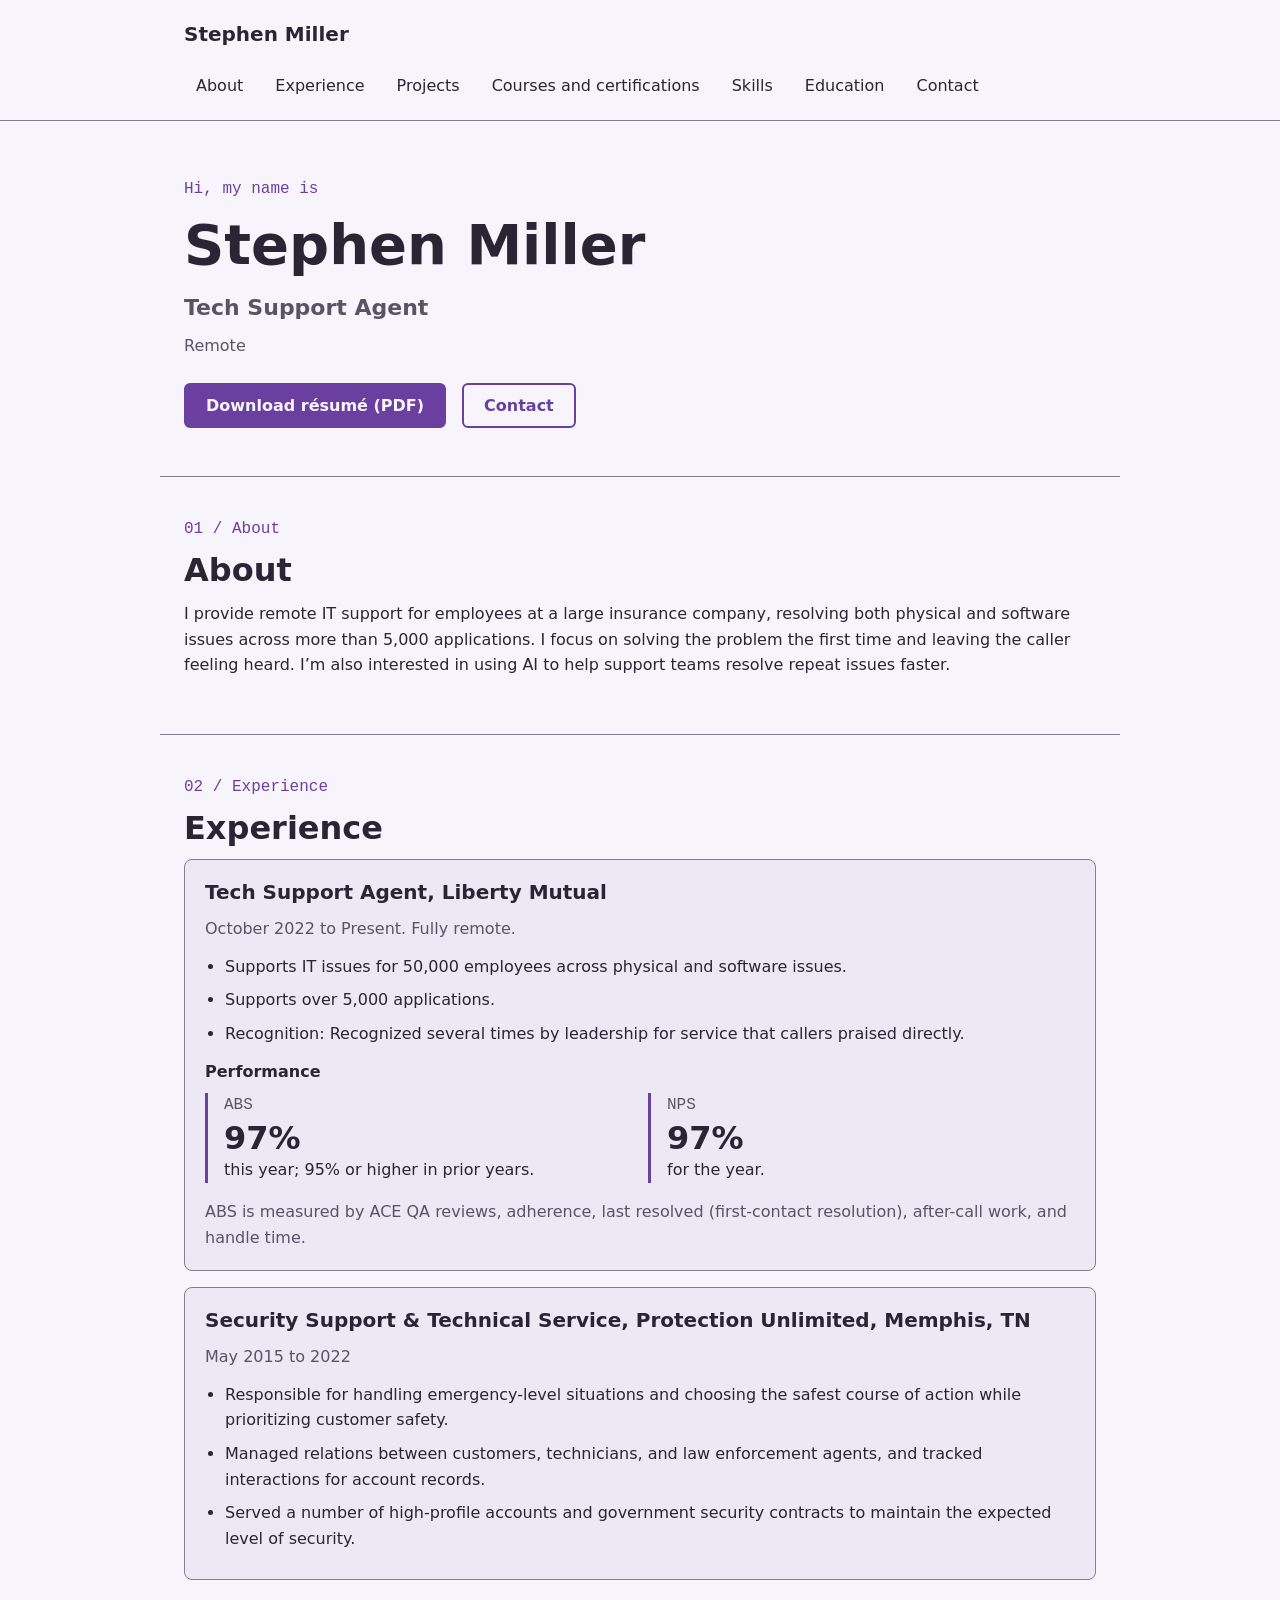
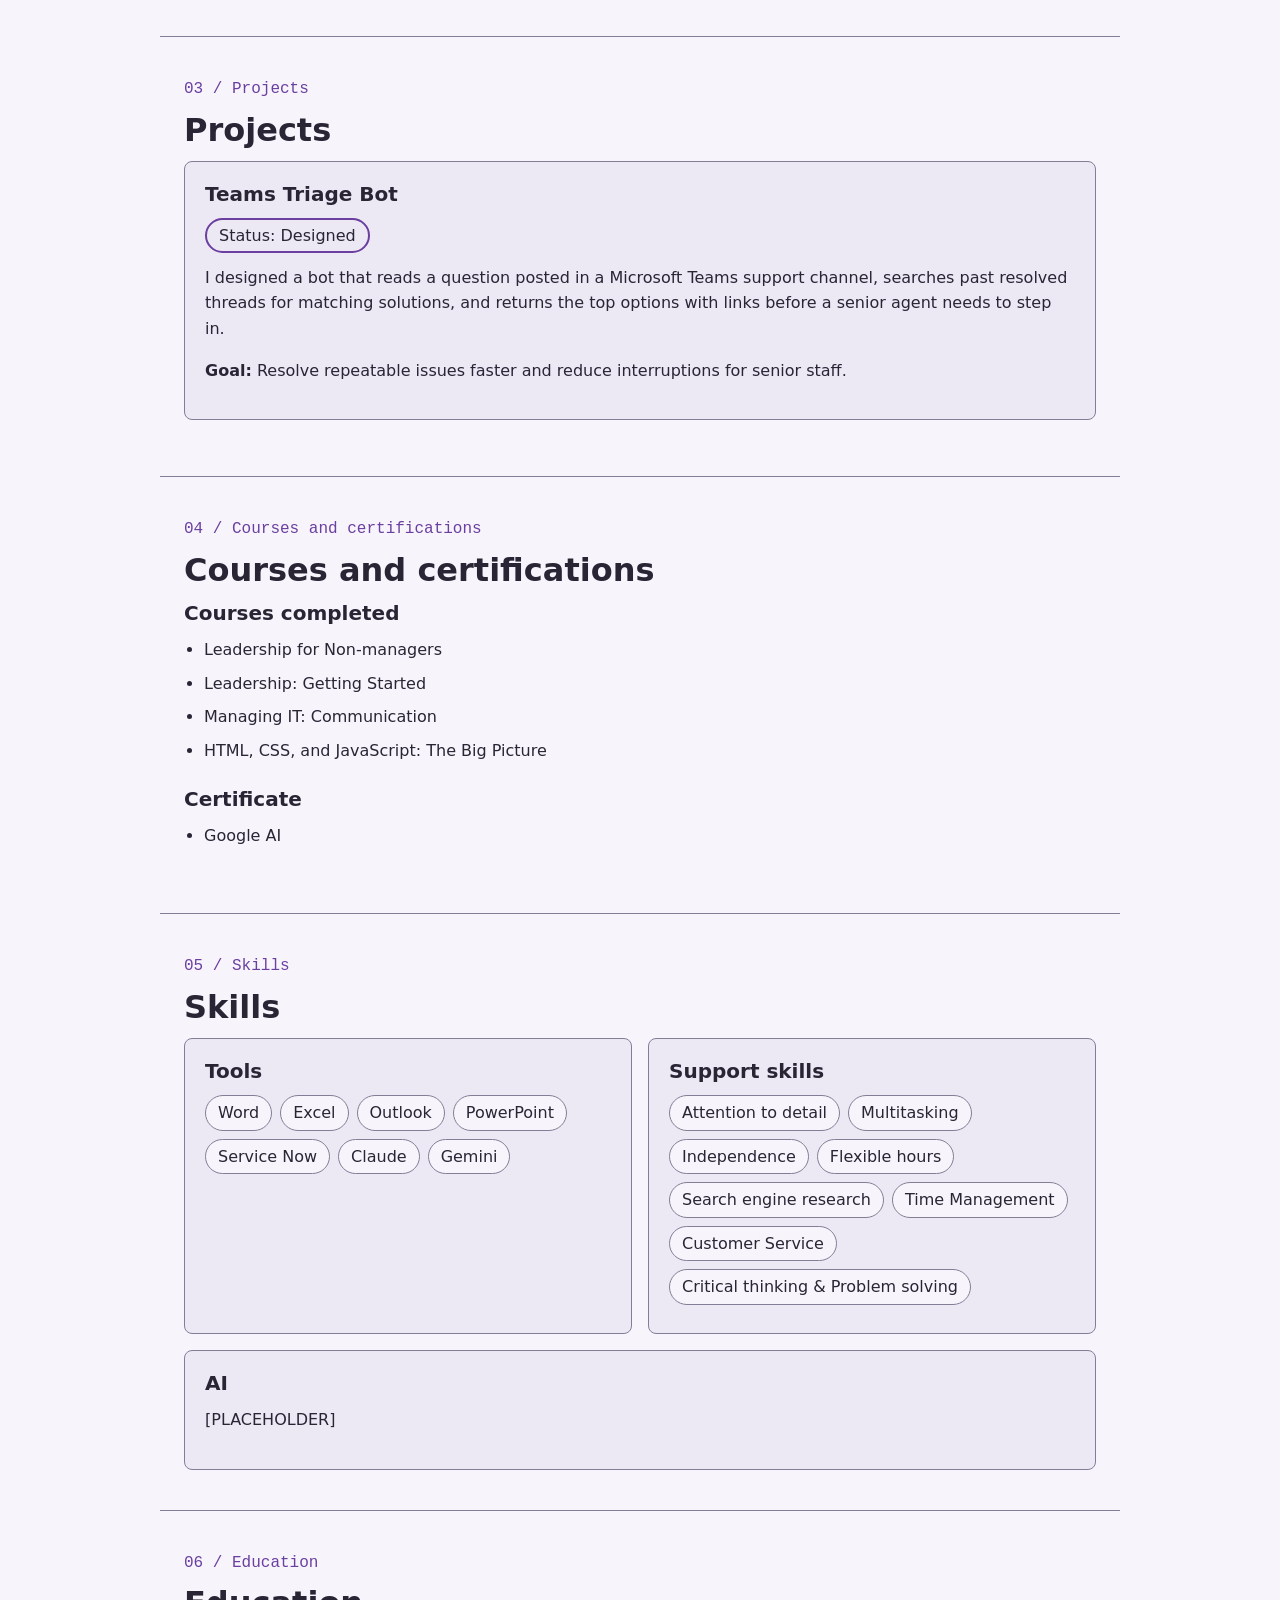
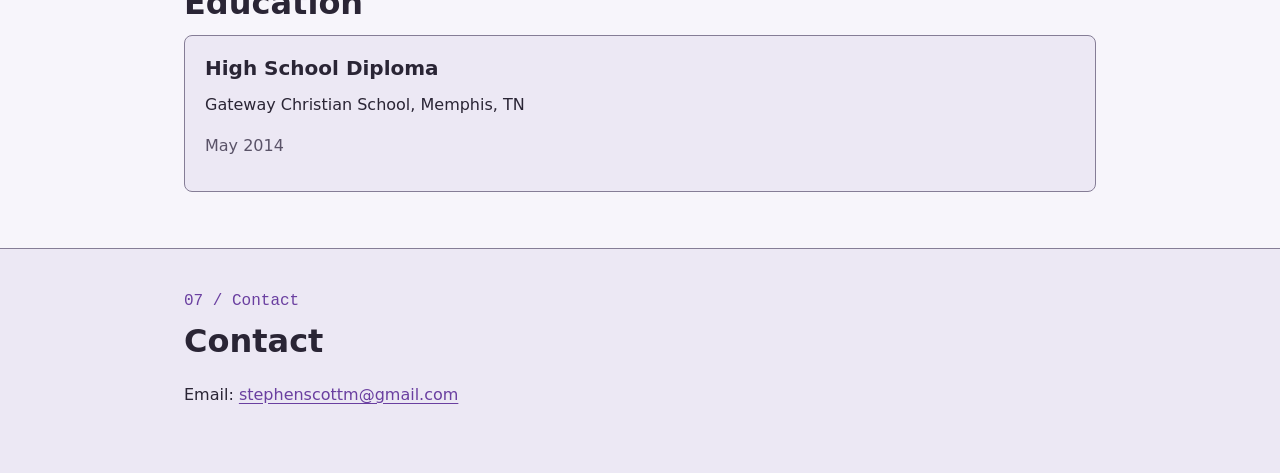
==== index.html @ f79b2e1c "Initial résumé site Co-Authored-By: Claude Sonnet 5.5 <noreply@anthropic.com>" ====
<!DOCTYPE html>
<html lang="en">
<head>
  <meta charset="utf-8">
  <meta name="viewport" content="width=device-width, initial-scale=1">
  <meta name="color-scheme" content="light dark">
  <title>Stephen Miller | Tech Support</title>
  <meta name="description" content="Résumé site for Stephen Miller.">
  <link rel="stylesheet" href="css/styles.css">
  <script src="js/menu.js" defer></script>
</head>
<body>
  <a class="skip-link" href="#main">Skip to main content</a>

  <header class="site-header">
    <div class="wrap header-inner">
      <a class="brand" href="#top">Stephen Miller</a>
      <button class="menu-button" type="button" aria-expanded="false" aria-controls="nav-list">Menu</button>
      <nav aria-label="Primary">
        <ul id="nav-list" class="nav-list">
          <li><a href="#about">About</a></li>
          <li><a href="#experience">Experience</a></li>
          <li><a href="#projects">Projects</a></li>
          <li><a href="#courses">Courses and certifications</a></li>
          <li><a href="#skills">Skills</a></li>
          <li><a href="#education">Education</a></li>
          <li><a href="#contact">Contact</a></li>
        </ul>
      </nav>
    </div>
  </header>

  <main id="main">
    <section class="hero wrap" id="top" aria-labelledby="hero-title">
      <p class="eyebrow">Hi, my name is</p>
      <h1 id="hero-title">Stephen Miller</h1>
      <p class="hero-title">Tech Support Agent</p>
      <p class="location">Remote</p>
      <div class="button-row">
        <a class="button button-primary" href="assets/Stephen-Miller-Resume.pdf">Download résumé (PDF)</a>
        <a class="button button-secondary" href="#contact">Contact</a>
      </div>
    </section>

    <section class="wrap" id="about" aria-labelledby="about-h">
      <p class="eyebrow">01 / About</p>
      <h2 id="about-h">About</h2>
      <p>I provide remote IT support for employees at a large insurance company, resolving both physical and software issues across more than 5,000 applications. I focus on solving the problem the first time and leaving the caller feeling heard. I’m also interested in using AI to help support teams resolve repeat issues faster.</p>
    </section>

    <section class="wrap" id="experience" aria-labelledby="experience-h">
      <p class="eyebrow">02 / Experience</p>
      <h2 id="experience-h">Experience</h2>

      <article class="card">
        <h3>Tech Support Agent, Liberty Mutual</h3>
        <p class="meta">October 2022 to Present. Fully remote.</p>
        <ul>
          <li>Supports IT issues for 50,000 employees across physical and software issues.</li>
          <li>Supports over 5,000 applications.</li>
          <li>Recognition: Recognized several times by leadership for service that callers praised directly.</li>
        </ul>
        <h4>Performance</h4>
        <dl class="metrics">
          <div class="metric">
            <dt>ABS</dt>
            <dd><span class="big">97%</span> this year; 95% or higher in prior years.</dd>
          </div>
          <div class="metric">
            <dt>NPS</dt>
            <dd><span class="big">97%</span> for the year. </dd>
          </div>
        </dl>
        <p class="note">ABS is measured by ACE QA reviews, adherence, last resolved (first-contact resolution), after-call work, and handle time.</p>
      </article>

      <article class="card">
        <h3>Security Support &amp; Technical Service, Protection Unlimited, Memphis, TN</h3>
        <p class="meta">May 2015 to 2022</p>
        <ul>
          <li>Responsible for handling emergency-level situations and choosing the safest course of action while prioritizing customer safety.</li>
          <li>Managed relations between customers, technicians, and law enforcement agents, and tracked interactions for account records.</li>
          <li>Served a number of high-profile accounts and government security contracts to maintain the expected level of security.</li>
        </ul>
      </article>
    </section>

    <section class="wrap" id="projects" aria-labelledby="projects-h">
      <p class="eyebrow">03 / Projects</p>
      <h2 id="projects-h">Projects</h2>
      <article class="card">
        <h3>Teams Triage Bot</h3>
        <p class="meta"><span class="status">Status: Designed</span></p>
        <p>I designed a bot that reads a question posted in a Microsoft Teams support channel, searches past resolved threads for matching solutions, and returns the top options with links before a senior agent needs to step in.</p>
        <p><strong>Goal:</strong> Resolve repeatable issues faster and reduce interruptions for senior staff.</p>
      </article>
    </section>

    <section class="wrap" id="courses" aria-labelledby="courses-h">
      <p class="eyebrow">04 / Courses and certifications</p>
      <h2 id="courses-h">Courses and certifications</h2>
      <h3>Courses completed</h3>
      <ul class="plain-list">
        <li>Leadership for Non-managers</li>
        <li>Leadership: Getting Started</li>
        <li>Managing IT: Communication</li>
        <li>HTML, CSS, and JavaScript: The Big Picture</li>
      </ul>
      <h3>Certificate</h3>
      <ul class="plain-list">
        <li>Google AI</li>
      </ul>
    </section>

    <section class="wrap" id="skills" aria-labelledby="skills-h">
      <p class="eyebrow">05 / Skills</p>
      <h2 id="skills-h">Skills</h2>
      <div class="skills-grid">
        <div class="card">
          <h3>Tools</h3>
          <ul class="chips">
            <li>Word</li><li>Excel</li><li>Outlook</li><li>PowerPoint</li><li>Service Now</li><li>Claude</li><li>Gemini</li>
          </ul>
        </div>
        <div class="card">
          <h3>Support skills</h3>
          <ul class="chips">
            <li>Attention to detail</li><li>Multitasking</li><li>Independence</li><li>Flexible hours</li><li>Search engine research</li><li>Time Management</li><li>Customer Service</li><li>Critical thinking &amp; Problem solving</li>
          </ul>
        </div>
        <div class="card">
          <h3>AI</h3>
          <p>[PLACEHOLDER]</p>
        </div>
      </div>
    </section>

    <section class="wrap" id="education" aria-labelledby="education-h">
      <p class="eyebrow">06 / Education</p>
      <h2 id="education-h">Education</h2>
      <article class="card">
        <h3>High School Diploma</h3>
        <p>Gateway Christian School, Memphis, TN</p>
        <p class="meta">May 2014</p>
      </article>
    </section>
  </main>

  <footer class="site-footer" id="contact">
    <div class="wrap">
      <p class="eyebrow">07 / Contact</p>
      <h2>Contact</h2>
      <p>Email: <a href="mailto:stephenscottm@gmail.com">stephenscottm@gmail.com</a></p>
    </div>
  </footer>
</body>
</html>
---- css/styles.css ----
:root {
  --bg: #f7f5fb;
  --surface: #ece8f4;
  --border: #857d96;
  --text: #2a2535;
  --muted: #5a5368;
  --accent: #6a3fa0;
  --on-accent: #f7f5fb;
  --focus: #b45309;
  --max: 960px;
}
@media (prefers-color-scheme: dark) {
  :root {
    --bg: #1f1b2b;
    --surface: #29243a;
    --border: #7a7094;
    --text: #d9d3e6;
    --muted: #a69db8;
    --accent: #e0a96d;
    --on-accent: #2a1c0a;
    --focus: #8ec5ff;
  }
}

* { box-sizing: border-box; }
html { scroll-behavior: smooth; -webkit-text-size-adjust: 100%; }
body {
  margin: 0;
  background: var(--bg);
  color: var(--text);
  font-family: system-ui, -apple-system, "Segoe UI", Roboto, "Helvetica Neue", Arial, sans-serif;
  font-size: 1rem;
  line-height: 1.6;
  overflow-wrap: break-word;
}
.wrap { max-width: var(--max); margin: 0 auto; padding: 2.5rem 1rem; }

h1, h2, h3, h4 { line-height: 1.2; margin: 0 0 .75rem; }
h1 { font-size: 2.5rem; }
h2 { font-size: 1.75rem; }
h3 { font-size: 1.25rem; }
h4 { font-size: 1rem; margin-top: 1rem; }
p { margin: 0 0 1rem; }
a { color: var(--accent); text-underline-offset: 3px; }

:focus-visible { outline: 3px solid var(--focus); outline-offset: 3px; }
section[id], footer[id] { scroll-margin-top: 1rem; }

.skip-link {
  position: absolute; left: 1rem; top: -4rem;
  background: var(--accent); color: var(--on-accent);
  padding: .75rem 1rem; min-height: 44px; z-index: 10; border-radius: 6px;
}
.skip-link:focus { top: 1rem; }

/* Header and nav */
.site-header { border-bottom: 1px solid var(--border); background: var(--bg); }
.header-inner {
  display: flex; flex-wrap: wrap; align-items: center;
  justify-content: space-between; gap: .5rem 1rem; padding-top: .75rem; padding-bottom: .75rem;
}
.brand { color: var(--text); font-weight: 700; font-size: 1.25rem; text-decoration: none;
  min-height: 44px; display: inline-flex; align-items: center; }
.menu-button {
  display: none; min-height: 44px; min-width: 44px; padding: 0 1rem;
  font: inherit; color: var(--text); background: var(--surface);
  border: 2px solid var(--border); border-radius: 6px; cursor: pointer;
}
.nav-list { list-style: none; margin: 0; padding: 0; display: flex; flex-direction: column; gap: .5rem; width: 100%; }
.nav-list a {
  display: flex; align-items: center; min-height: 44px; min-width: 44px;
  padding: 0 .75rem; color: var(--text); text-decoration: none; border-radius: 6px;
}
.nav-list a:hover { background: var(--surface); text-decoration: underline; }
nav { flex-basis: 100%; }

/* JS present: collapsible menu on small screens */
.js .menu-button { display: inline-block; }
.js nav { flex-basis: 100%; }
.js .nav-list { display: none; }
.js .nav-list.open { display: flex; }

/* Hero */
.hero { padding-top: 3.5rem; padding-bottom: 3rem; }
.eyebrow {
  font-family: ui-monospace, SFMono-Regular, Menlo, Consolas, monospace;
  color: var(--accent); font-size: 1rem; margin: 0 0 .5rem;
}
.hero-title { font-size: 1.375rem; color: var(--muted); font-weight: 600; margin-bottom: .5rem; }
.location { color: var(--muted); }
.button-row { display: flex; flex-wrap: wrap; gap: 1rem; margin-top: 1.5rem; }
.button {
  display: inline-flex; align-items: center; justify-content: center;
  min-height: 44px; min-width: 44px; padding: .5rem 1.25rem;
  border-radius: 6px; font-weight: 600; text-decoration: none; border: 2px solid var(--accent);
}
.button-primary { background: var(--accent); color: var(--on-accent); }
.button-secondary { background: transparent; color: var(--accent); }
.button:hover { text-decoration: underline; }

/* Content */
section.wrap { border-top: 1px solid var(--border); }
.hero { border-top: 0 !important; }
.card {
  background: var(--surface); border: 1px solid var(--border);
  border-radius: 8px; padding: 1.25rem; margin-bottom: 1rem;
}
.card ul { margin: 0 0 .5rem; padding-left: 1.25rem; }
.card li { margin-bottom: .5rem; }
.meta { color: var(--muted); margin-bottom: .75rem; }
.note { color: var(--muted); margin: 1rem 0 0; }
.status { border: 2px solid var(--accent); border-radius: 999px; padding: .15rem .75rem; display: inline-block; color: var(--text); }

.metrics { margin: 0; display: grid; gap: 1rem; grid-template-columns: 1fr; }
.metric { border-left: 3px solid var(--accent); padding-left: 1rem; }
.metric dt { font-family: ui-monospace, SFMono-Regular, Menlo, Consolas, monospace; color: var(--muted); }
.metric dd { margin: 0; }
.big { display: block; font-size: 2rem; font-weight: 700; line-height: 1.2; }

.plain-list { margin: 0 0 1.5rem; padding-left: 1.25rem; }
.plain-list li { margin-bottom: .5rem; }

.skills-grid { display: grid; gap: 1rem; grid-template-columns: 1fr; }
.skills-grid .card { margin: 0; }
.chips { list-style: none; padding: 0 !important; display: flex; flex-wrap: wrap; gap: .5rem; }
.chips li { margin: 0 !important; padding: .25rem .75rem; border: 1px solid var(--border); border-radius: 999px; background: var(--bg); }

.site-footer { border-top: 1px solid var(--border); background: var(--surface); }
.site-footer a { word-break: break-word; display: inline-block; min-height: 44px; line-height: 44px; }

@media (min-width: 768px) {
  .wrap { padding-left: 1.5rem; padding-right: 1.5rem; }
  h1 { font-size: 3.5rem; }
  h2 { font-size: 2rem; }
  .metrics { grid-template-columns: 1fr 1fr; }
  .skills-grid { grid-template-columns: 1fr 1fr; }
  .skills-grid .card:last-child { grid-column: 1 / -1; }

  /* Desktop nav: always visible, horizontal */
  .menu-button, .js .menu-button { display: none; }
  nav { flex-basis: auto; }
  .nav-list, .js .nav-list { display: flex; flex-direction: row; flex-wrap: wrap; width: auto; gap: .5rem; }
}

@media (prefers-reduced-motion: reduce) {
  html { scroll-behavior: auto; }
  * { animation: none !important; transition: none !important; }
}
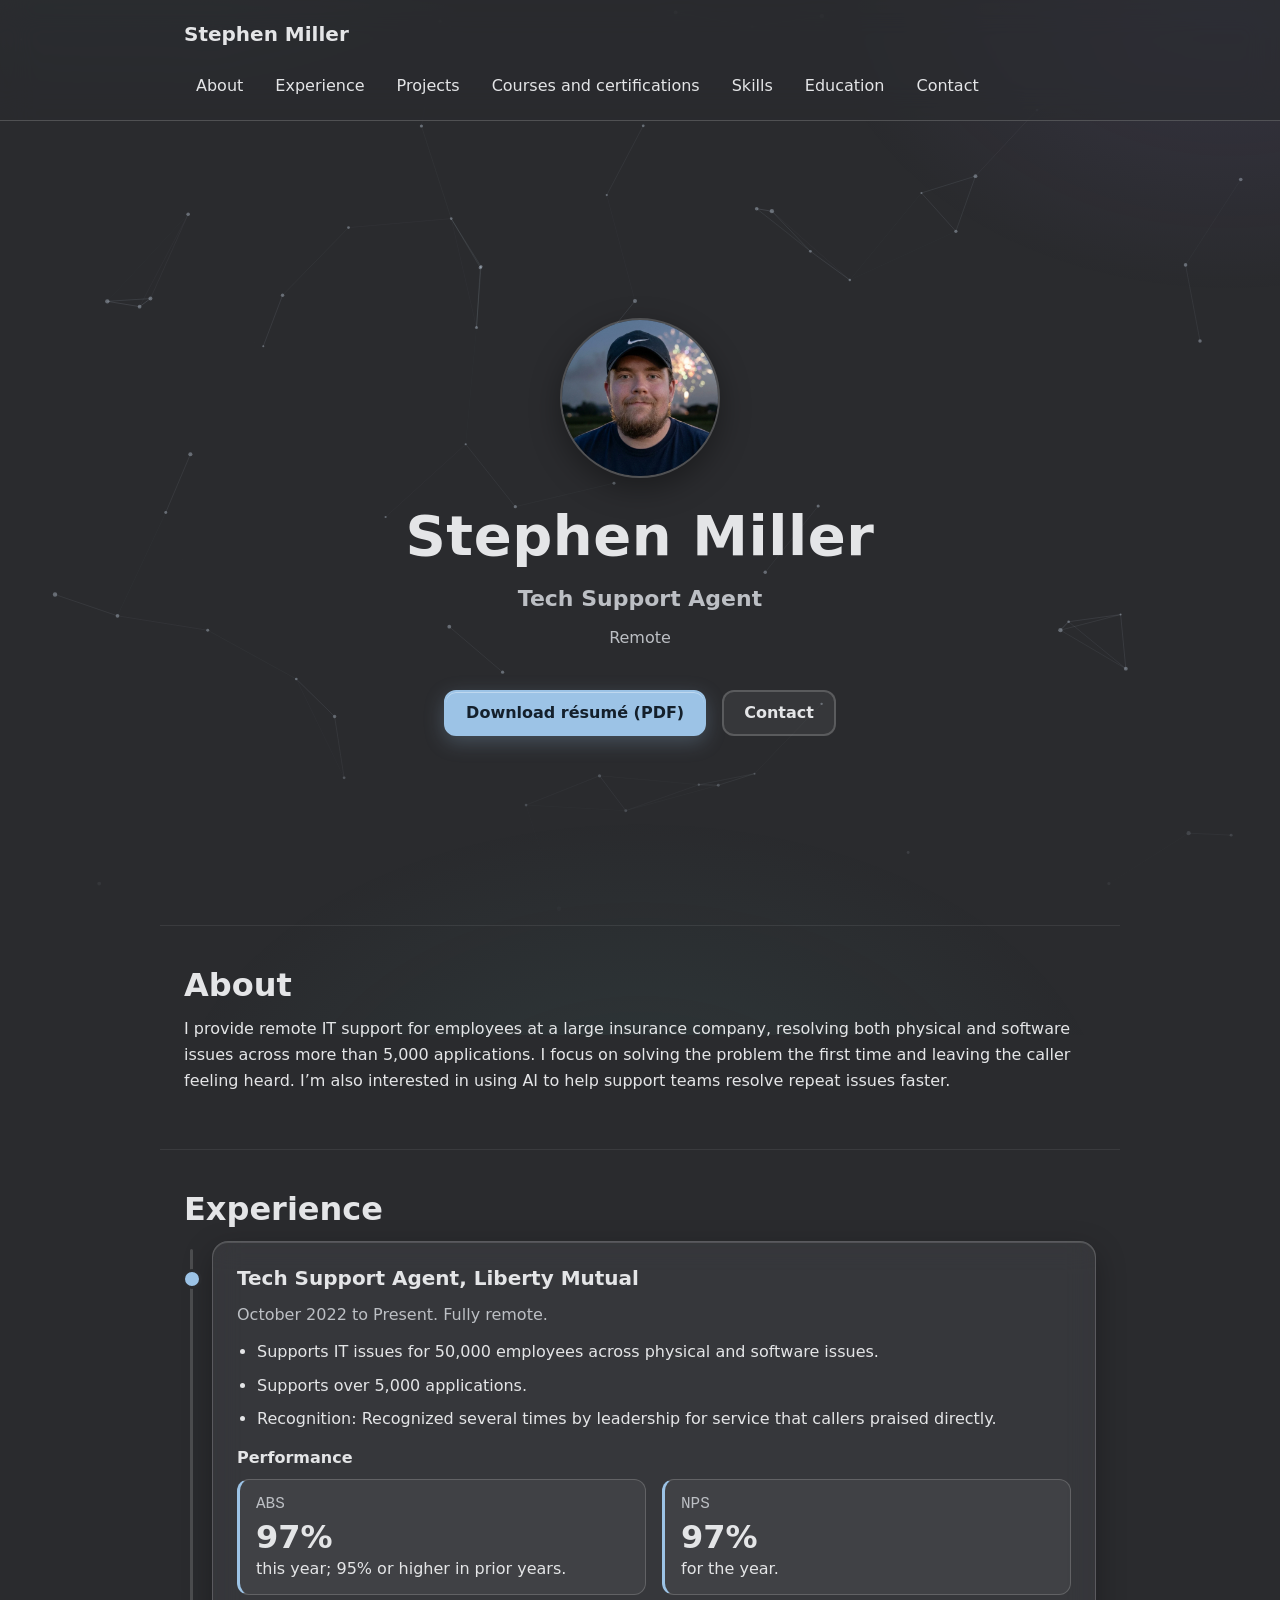
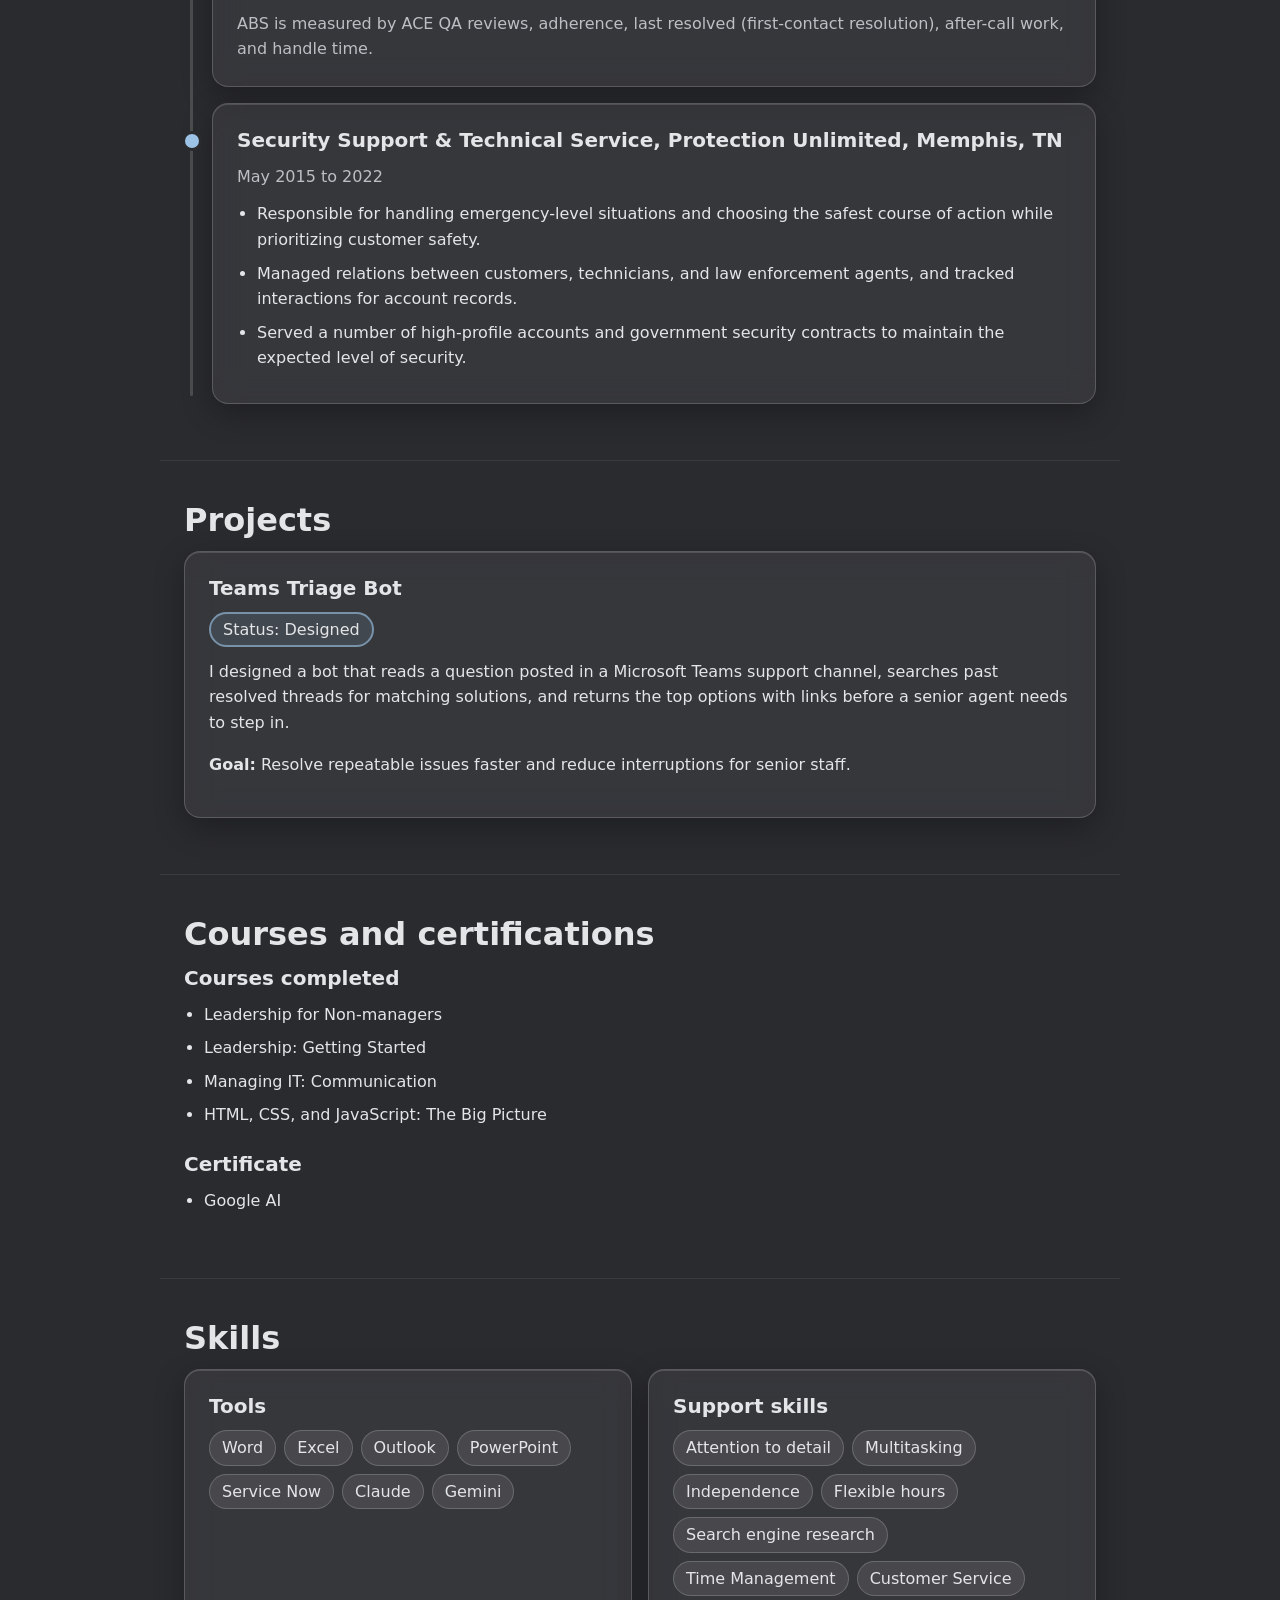
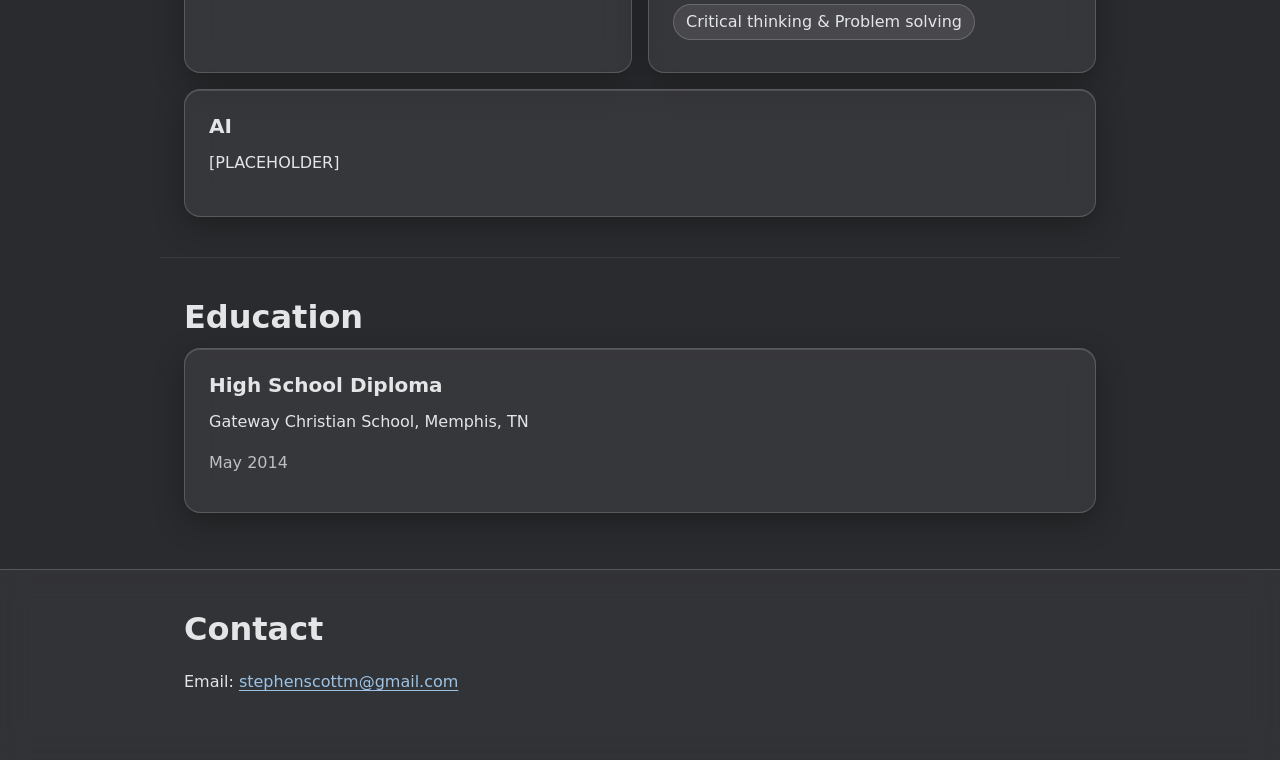
==== commit 97feb2a5: "Updates Added a profile picture, removed a few things and overall cleaned it up." ====
--- a/index.html
+++ b/index.html
@@ -3,11 +3,13 @@
 <head>
   <meta charset="utf-8">
   <meta name="viewport" content="width=device-width, initial-scale=1">
-  <meta name="color-scheme" content="light dark">
+  <meta name="color-scheme" content="dark">
   <title>Stephen Miller | Tech Support</title>
   <meta name="description" content="Résumé site for Stephen Miller.">
   <link rel="stylesheet" href="css/styles.css">
   <script src="js/menu.js" defer></script>
+  <script src="js/scroll.js" defer></script>
+  <script src="js/particles.js" defer></script>
 </head>
 <body>
   <a class="skip-link" href="#main">Skip to main content</a>
@@ -32,7 +34,7 @@
 
   <main id="main">
     <section class="hero wrap" id="top" aria-labelledby="hero-title">
-      <p class="eyebrow">Hi, my name is</p>
+      <img class="avatar" src="assets/stephen-miller.webp" alt="Portrait of Stephen Miller" width="160" height="160">
       <h1 id="hero-title">Stephen Miller</h1>
       <p class="hero-title">Tech Support Agent</p>
       <p class="location">Remote</p>
@@ -43,14 +45,13 @@
     </section>
 
     <section class="wrap" id="about" aria-labelledby="about-h">
-      <p class="eyebrow">01 / About</p>
       <h2 id="about-h">About</h2>
       <p>I provide remote IT support for employees at a large insurance company, resolving both physical and software issues across more than 5,000 applications. I focus on solving the problem the first time and leaving the caller feeling heard. I’m also interested in using AI to help support teams resolve repeat issues faster.</p>
     </section>
 
     <section class="wrap" id="experience" aria-labelledby="experience-h">
-      <p class="eyebrow">02 / Experience</p>
       <h2 id="experience-h">Experience</h2>
+      <div class="timeline">
 
       <article class="card">
         <h3>Tech Support Agent, Liberty Mutual</h3>
@@ -83,10 +84,10 @@
           <li>Served a number of high-profile accounts and government security contracts to maintain the expected level of security.</li>
         </ul>
       </article>
+      </div>
     </section>
 
     <section class="wrap" id="projects" aria-labelledby="projects-h">
-      <p class="eyebrow">03 / Projects</p>
       <h2 id="projects-h">Projects</h2>
       <article class="card">
         <h3>Teams Triage Bot</h3>
@@ -97,7 +98,6 @@
     </section>
 
     <section class="wrap" id="courses" aria-labelledby="courses-h">
-      <p class="eyebrow">04 / Courses and certifications</p>
       <h2 id="courses-h">Courses and certifications</h2>
       <h3>Courses completed</h3>
       <ul class="plain-list">
@@ -113,7 +113,6 @@
     </section>
 
     <section class="wrap" id="skills" aria-labelledby="skills-h">
-      <p class="eyebrow">05 / Skills</p>
       <h2 id="skills-h">Skills</h2>
       <div class="skills-grid">
         <div class="card">
@@ -136,7 +135,6 @@
     </section>
 
     <section class="wrap" id="education" aria-labelledby="education-h">
-      <p class="eyebrow">06 / Education</p>
       <h2 id="education-h">Education</h2>
       <article class="card">
         <h3>High School Diploma</h3>
@@ -148,7 +146,6 @@
 
   <footer class="site-footer" id="contact">
     <div class="wrap">
-      <p class="eyebrow">07 / Contact</p>
       <h2>Contact</h2>
       <p>Email: <a href="mailto:stephenscottm@gmail.com">stephenscottm@gmail.com</a></p>
     </div>
--- a/css/styles.css
+++ b/css/styles.css
@@ -1,14 +1,15 @@
 :root {
-  --bg: #f7f5fb;
-  --surface: #ece8f4;
-  --border: #857d96;
-  --text: #2a2535;
-  --muted: #5a5368;
-  --accent: #6a3fa0;
-  --on-accent: #f7f5fb;
-  --focus: #b45309;
+  --bg: #2a2b2e;
+  --surface: #36383c;
+  --border: #7d8087;
+  --text: #e4e5e7;
+  --muted: #bcbfc4;
+  --accent: #9cc3e6;
+  --on-accent: #14202c;
+  --focus: #f2c46d;
   --max: 960px;
 }
+/* Dark theme disabled for testing. To restore, remove the comment markers.
 @media (prefers-color-scheme: dark) {
   :root {
     --bg: #1f1b2b;
@@ -21,6 +22,7 @@
     --focus: #8ec5ff;
   }
 }
+*/
 
 * { box-sizing: border-box; }
 html { scroll-behavior: smooth; -webkit-text-size-adjust: 100%; }
@@ -142,7 +144,155 @@
   .nav-list, .js .nav-list { display: flex; flex-direction: row; flex-wrap: wrap; width: auto; gap: .5rem; }
 }
 
+/* ===== Glass layer: translucent panels over soft color glows ===== */
+:root {
+  --glass: rgba(255, 255, 255, 0.06);
+  --glass-strong: rgba(255, 255, 255, 0.09);
+  --glass-border: rgba(255, 255, 255, 0.18);
+}
+html { scroll-padding-top: 8rem; }
+
+/* Soft glows behind everything. Decorative only; kept dim so text contrast holds. */
+body::before {
+  content: "";
+  position: fixed; inset: 0; z-index: -1; pointer-events: none;
+  background:
+    radial-gradient(48rem 32rem at 10% -8%, rgba(156, 195, 230, 0.12), transparent 65%),
+    radial-gradient(40rem 30rem at 96% 10%, rgba(167, 139, 250, 0.10), transparent 65%),
+    radial-gradient(46rem 30rem at 50% 108%, rgba(94, 200, 190, 0.08), transparent 65%);
+}
+
+.site-header {
+  position: sticky; top: 0; z-index: 5;
+  max-height: 100vh; overflow-y: auto;
+  background: rgba(42, 43, 46, 0.7);
+  -webkit-backdrop-filter: blur(16px) saturate(140%);
+  backdrop-filter: blur(16px) saturate(140%);
+  border-bottom: 1px solid var(--glass-border);
+}
+
+.card {
+  background: var(--glass);
+  border: 1px solid var(--glass-border);
+  border-radius: 16px;
+  padding: 1.5rem;
+  -webkit-backdrop-filter: blur(14px) saturate(140%);
+  backdrop-filter: blur(14px) saturate(140%);
+  box-shadow: 0 10px 30px rgba(0, 0, 0, 0.28), inset 0 1px 0 rgba(255, 255, 255, 0.14);
+  transition: transform 0.2s ease, border-color 0.2s ease;
+}
+.card:hover { transform: translateY(-2px); border-color: rgba(156, 195, 230, 0.55); }
+
+.menu-button { background: var(--glass-strong); border-color: var(--glass-border); border-radius: 10px; }
+.nav-list a { border-radius: 10px; }
+.nav-list a:hover { background: var(--glass-strong); }
+
+.hero { padding-top: 4.5rem; padding-bottom: 4rem; }
+section.wrap { border-top: 1px solid rgba(255, 255, 255, 0.08); }
+
+.button { border-radius: 12px; }
+.button-primary { box-shadow: 0 6px 20px rgba(156, 195, 230, 0.25), inset 0 1px 0 rgba(255, 255, 255, 0.35); }
+.button-secondary { background: var(--glass); border-color: var(--glass-border); color: var(--text); }
+
+.metric {
+  background: rgba(255, 255, 255, 0.05);
+  border: 1px solid var(--glass-border);
+  border-left: 3px solid var(--accent);
+  border-radius: 12px;
+  padding: 0.75rem 1rem;
+}
+.chips li { background: var(--glass-strong); border-color: var(--glass-border); }
+.status { background: rgba(156, 195, 230, 0.12); border-color: rgba(156, 195, 230, 0.6); }
+
+.site-footer {
+  background: rgba(255, 255, 255, 0.04);
+  -webkit-backdrop-filter: blur(14px);
+  backdrop-filter: blur(14px);
+  border-top: 1px solid var(--glass-border);
+}
+
+/* Fallbacks: no blur support, or the user asked for less transparency */
+@supports not ((backdrop-filter: blur(1px)) or (-webkit-backdrop-filter: blur(1px))) {
+  .card, .site-header, .site-footer { background: var(--surface); }
+}
+@media (prefers-reduced-transparency: reduce) {
+  .card, .site-header, .site-footer { background: var(--surface); -webkit-backdrop-filter: none; backdrop-filter: none; }
+}
+
+/* ===== Scrollytelling ===== */
+
+/* Reading progress */
+.scroll-progress {
+  position: fixed; top: 0; left: 0; right: 0; height: 4px; z-index: 20;
+  background: linear-gradient(90deg, var(--accent), #a78bfa);
+  transform-origin: 0 50%; transform: scaleX(0); pointer-events: none;
+}
+
+/* Background glows drift slowly as you scroll */
+body::before {
+  inset: -15vh 0;
+  transform: translate3d(0, calc(var(--sy, 0) * -0.12px), 0);
+  will-change: transform;
+}
+
+/* Reveal on scroll. Only hidden when JS is running, so content is never lost. */
+.js .reveal { opacity: 0; transform: translateY(24px); transition: opacity 0.6s ease, transform 0.6s ease; }
+.js .reveal.in-view { opacity: 1; transform: none; }
+.js .card.reveal.in-view:hover { transform: translateY(-2px); }
+
+/* Experience timeline: the line fills as you read down the page */
+.timeline { position: relative; padding-left: 1.75rem; }
+.timeline::before, .timeline::after {
+  content: ""; position: absolute; left: 0.4rem; top: 0.5rem; bottom: 0.5rem;
+  width: 3px; border-radius: 3px;
+}
+.timeline::before { background: rgba(255, 255, 255, 0.16); }
+.timeline::after {
+  background: linear-gradient(var(--accent), #a78bfa);
+  transform-origin: top; transform: scaleY(var(--progress, 1));
+}
+.timeline .card { position: relative; }
+.timeline .card::before {
+  /* Centered on the 3px track: track center is 0.4rem + 1.5px from the timeline edge */
+  content: ""; position: absolute; top: 1.7rem; left: calc(-1.35rem - 9.5px);
+  box-sizing: border-box; width: 20px; height: 20px; border-radius: 50%;
+  background: var(--accent); border: 3px solid var(--bg);
+}
+
+/* Current section in the nav: underline as well as color */
+.nav-list a[aria-current="true"] { color: var(--accent); text-decoration: underline; text-decoration-thickness: 2px; text-underline-offset: 6px; }
+
+/* ===== Landing hero: centered, fills the first screen, constellation behind ===== */
+.hero {
+  min-height: calc(100vh - 6rem);
+  min-height: calc(100svh - 6rem);
+  display: flex; flex-direction: column; justify-content: center; align-items: center;
+  text-align: center;
+}
+.hero .button-row { justify-content: center; }
+.avatar {
+  width: clamp(120px, 34vw, 160px); height: auto; aspect-ratio: 1; border-radius: 50%; object-fit: cover;
+  margin-bottom: 1.5rem;
+  border: 2px solid var(--glass-border);
+  box-shadow: 0 10px 30px rgba(0, 0, 0, 0.35);
+}
+.hero h1 { font-weight: 600; letter-spacing: 0.01em; }
+.hero-particles {
+  position: absolute; top: 0; left: 0; width: 100%; z-index: -1; pointer-events: none;
+  /* Fade out toward the next section so the dots never sit behind body text */
+  -webkit-mask-image: linear-gradient(#000 75%, transparent);
+  mask-image: linear-gradient(#000 75%, transparent);
+}
+
+@media print {
+  .js .reveal { opacity: 1; transform: none; }
+  .scroll-progress, .hero-particles { display: none; }
+  .hero { min-height: 0; }
+}
+
 @media (prefers-reduced-motion: reduce) {
+  .card:hover { transform: none; }
+  body::before { transform: none; }
   html { scroll-behavior: auto; }
   * { animation: none !important; transition: none !important; }
 }
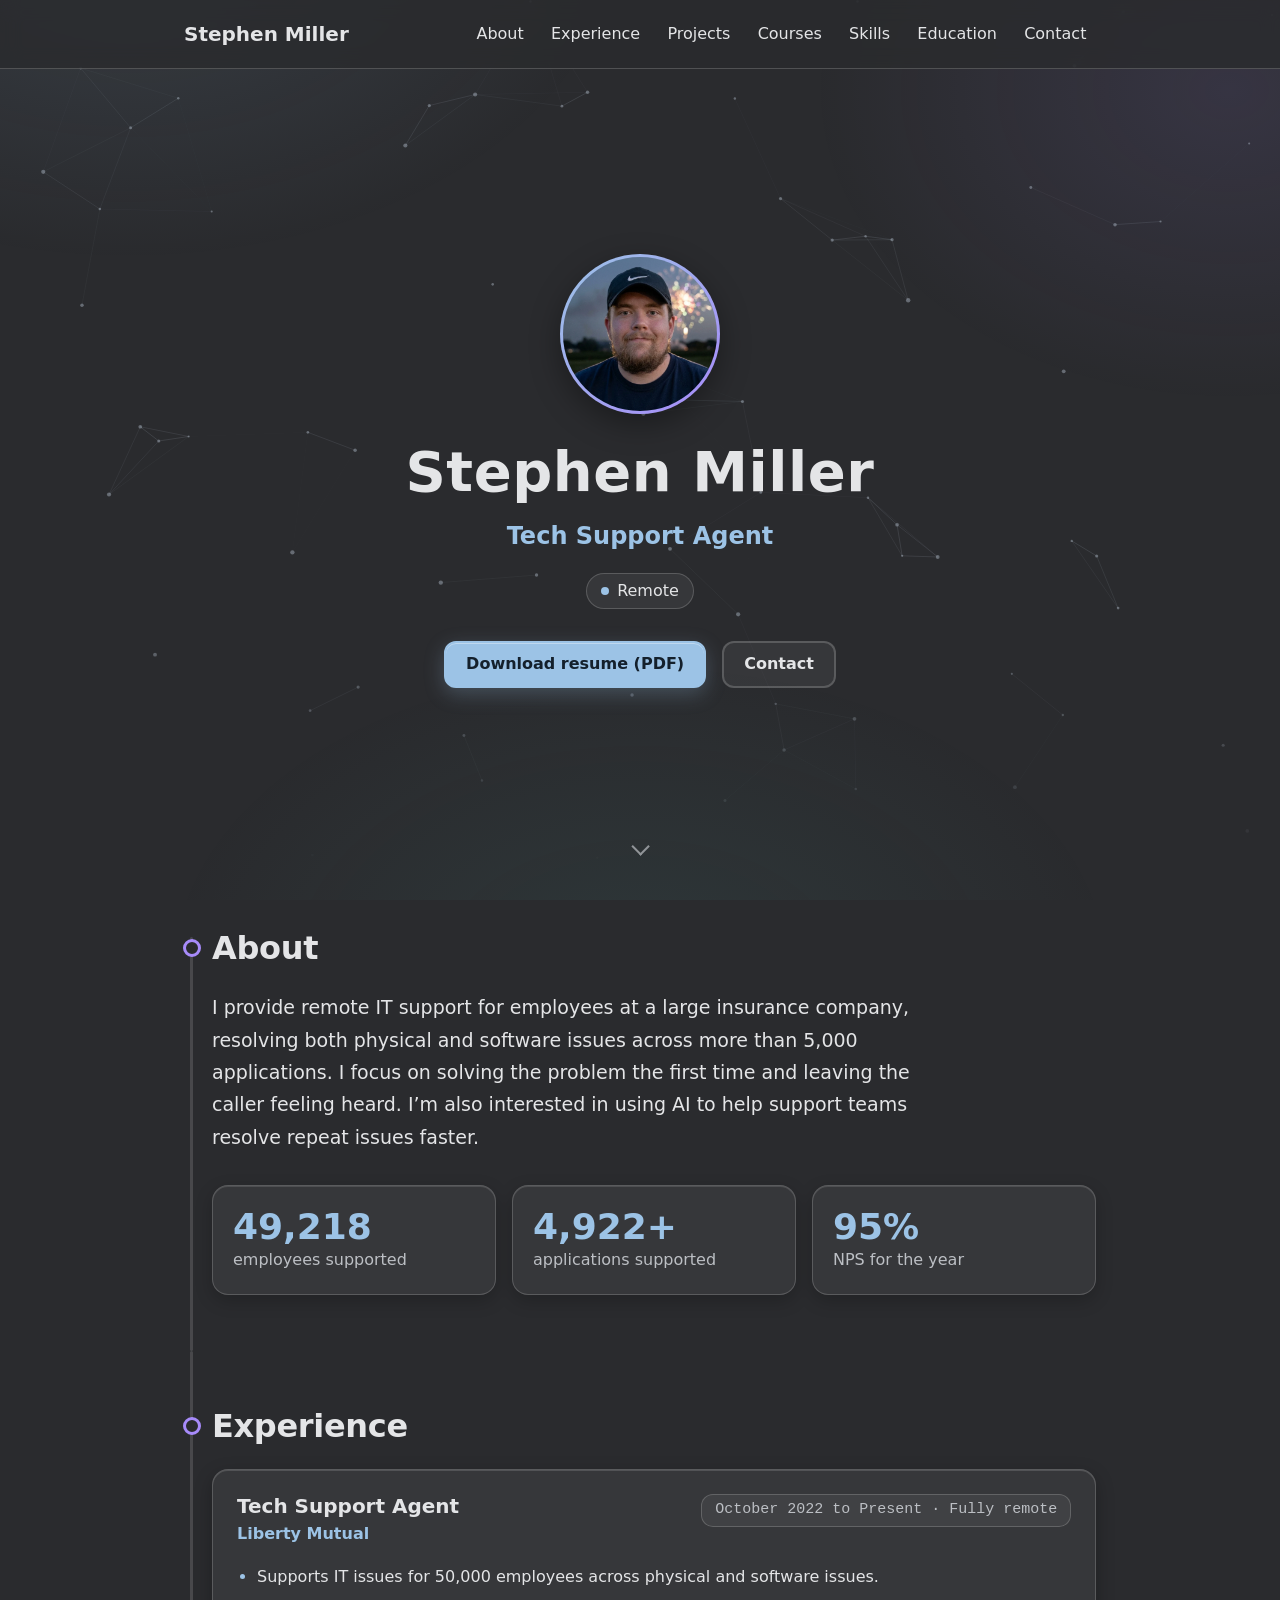
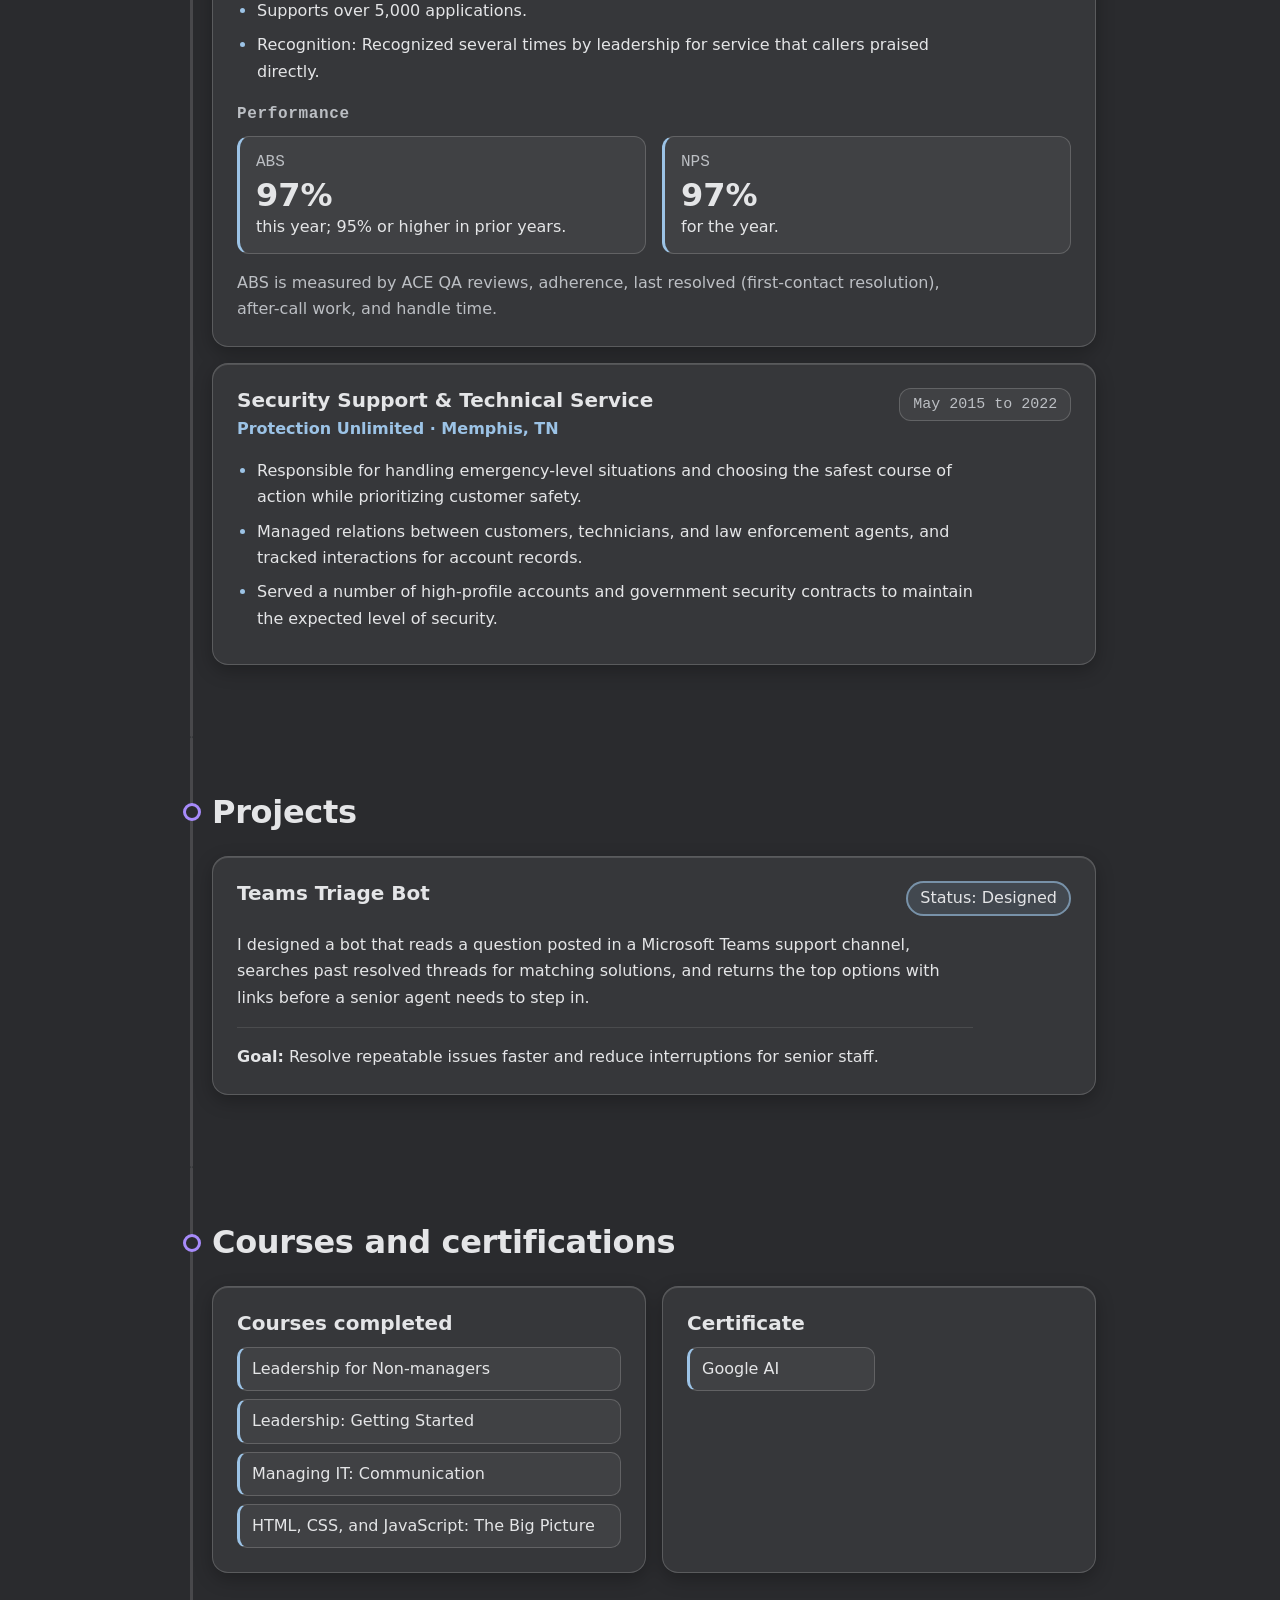
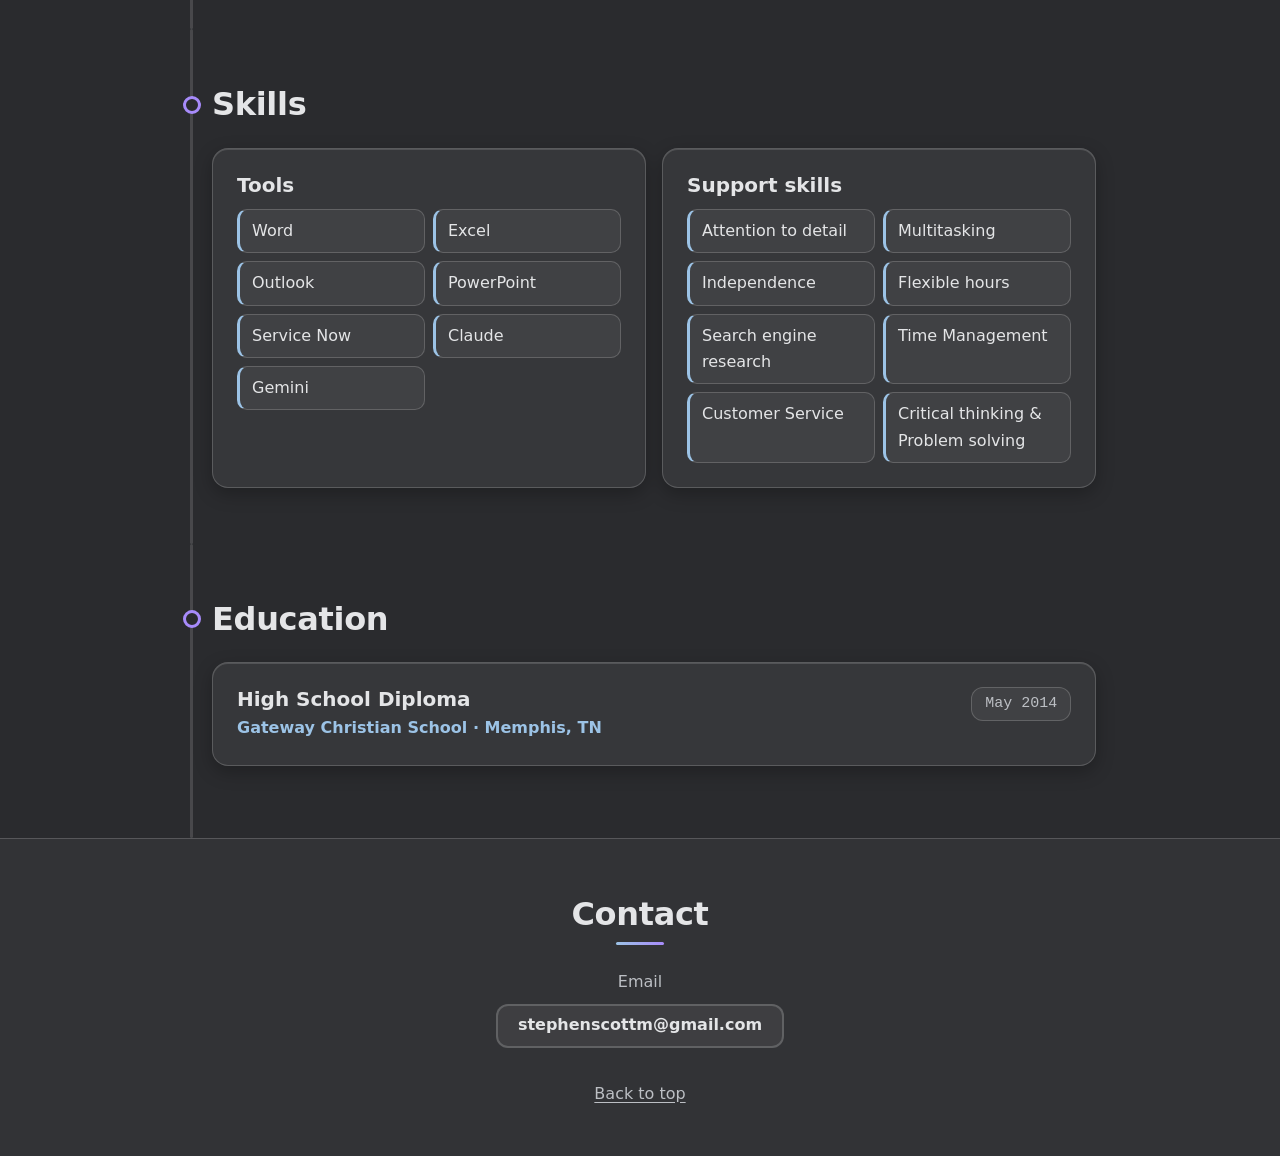
==== commit ad465cd4: "Polish design, fix scroll performance, add section rail - Remove per-card backdrop blur and scroll-d" ====
--- a/index.html
+++ b/index.html
@@ -4,12 +4,15 @@
   <meta charset="utf-8">
   <meta name="viewport" content="width=device-width, initial-scale=1">
   <meta name="color-scheme" content="dark">
+  <meta name="theme-color" content="#2a2b2e">
   <title>Stephen Miller | Tech Support</title>
-  <meta name="description" content="Résumé site for Stephen Miller.">
-  <link rel="stylesheet" href="css/styles.css">
-  <script src="js/menu.js" defer></script>
-  <script src="js/scroll.js" defer></script>
-  <script src="js/particles.js" defer></script>
+  <meta name="description" content="Stephen Miller, Tech Support Agent. Remote IT support resume: experience, projects, courses, skills, and contact.">
+  <link rel="icon" href="data:image/svg+xml,%3Csvg xmlns='http://www.w3.org/2000/svg' viewBox='0 0 64 64'%3E%3Crect width='64' height='64' rx='14' fill='%232a2b2e'/%3E%3Ctext x='32' y='43' text-anchor='middle' font-family='system-ui,Segoe UI,Arial,sans-serif' font-size='28' font-weight='700' fill='%239cc3e6'%3ESM%3C/text%3E%3C/svg%3E">
+  <!-- Bump the ?v= number whenever a CSS or JS file changes, so browsers fetch the new copy -->
+  <link rel="stylesheet" href="css/styles.css?v=6">
+  <script src="js/menu.js?v=6" defer></script>
+  <script src="js/scroll.js?v=6" defer></script>
+  <script src="js/particles.js?v=6" defer></script>
 </head>
 <body>
   <a class="skip-link" href="#main">Skip to main content</a>
@@ -23,7 +26,7 @@
           <li><a href="#about">About</a></li>
           <li><a href="#experience">Experience</a></li>
           <li><a href="#projects">Projects</a></li>
-          <li><a href="#courses">Courses and certifications</a></li>
+          <li><a href="#courses">Courses</a></li>
           <li><a href="#skills">Skills</a></li>
           <li><a href="#education">Education</a></li>
           <li><a href="#contact">Contact</a></li>
@@ -39,23 +42,42 @@
       <p class="hero-title">Tech Support Agent</p>
       <p class="location">Remote</p>
       <div class="button-row">
-        <a class="button button-primary" href="assets/Stephen-Miller-Resume.pdf">Download résumé (PDF)</a>
+        <a class="button button-primary" href="assets/Stephen-Miller-Resume.pdf">Download resume (PDF)</a>
         <a class="button button-secondary" href="#contact">Contact</a>
       </div>
     </section>
 
-    <section class="wrap" id="about" aria-labelledby="about-h">
+    <section class="wrap rail" id="about" aria-labelledby="about-h">
       <h2 id="about-h">About</h2>
-      <p>I provide remote IT support for employees at a large insurance company, resolving both physical and software issues across more than 5,000 applications. I focus on solving the problem the first time and leaving the caller feeling heard. I’m also interested in using AI to help support teams resolve repeat issues faster.</p>
+      <p class="lead">I provide remote IT support for employees at a large insurance company, resolving both physical and software issues across more than 5,000 applications. I focus on solving the problem the first time and leaving the caller feeling heard. I’m also interested in using AI to help support teams resolve repeat issues faster.</p>
+      <dl class="stats">
+        <div class="stat">
+          <dt>employees supported</dt>
+          <dd data-count="50000">50,000</dd>
+        </div>
+        <div class="stat">
+          <dt>applications supported</dt>
+          <dd data-count="5000" data-suffix="+">5,000+</dd>
+        </div>
+        <div class="stat">
+          <dt>NPS for the year</dt>
+          <dd data-count="97" data-suffix="%">97%</dd>
+        </div>
+      </dl>
     </section>
 
-    <section class="wrap" id="experience" aria-labelledby="experience-h">
+    <section class="wrap rail" id="experience" aria-labelledby="experience-h">
       <h2 id="experience-h">Experience</h2>
       <div class="timeline">
 
       <article class="card">
-        <h3>Tech Support Agent, Liberty Mutual</h3>
-        <p class="meta">October 2022 to Present. Fully remote.</p>
+        <div class="card-head">
+          <div>
+            <h3>Tech Support Agent</h3>
+            <p class="org">Liberty Mutual</p>
+          </div>
+          <p class="when">October 2022 to Present · Fully remote</p>
+        </div>
         <ul>
           <li>Supports IT issues for 50,000 employees across physical and software issues.</li>
           <li>Supports over 5,000 applications.</li>
@@ -76,8 +98,13 @@
       </article>
 
       <article class="card">
-        <h3>Security Support &amp; Technical Service, Protection Unlimited, Memphis, TN</h3>
-        <p class="meta">May 2015 to 2022</p>
+        <div class="card-head">
+          <div>
+            <h3>Security Support &amp; Technical Service</h3>
+            <p class="org">Protection Unlimited · Memphis, TN</p>
+          </div>
+          <p class="when">May 2015 to 2022</p>
+        </div>
         <ul>
           <li>Responsible for handling emergency-level situations and choosing the safest course of action while prioritizing customer safety.</li>
           <li>Managed relations between customers, technicians, and law enforcement agents, and tracked interactions for account records.</li>
@@ -87,59 +114,74 @@
       </div>
     </section>
 
-    <section class="wrap" id="projects" aria-labelledby="projects-h">
+    <section class="wrap rail" id="projects" aria-labelledby="projects-h">
       <h2 id="projects-h">Projects</h2>
       <article class="card">
-        <h3>Teams Triage Bot</h3>
-        <p class="meta"><span class="status">Status: Designed</span></p>
+        <div class="card-head">
+          <h3>Teams Triage Bot</h3>
+          <p class="status">Status: Designed</p>
+        </div>
         <p>I designed a bot that reads a question posted in a Microsoft Teams support channel, searches past resolved threads for matching solutions, and returns the top options with links before a senior agent needs to step in.</p>
-        <p><strong>Goal:</strong> Resolve repeatable issues faster and reduce interruptions for senior staff.</p>
+        <p class="goal"><strong>Goal:</strong> Resolve repeatable issues faster and reduce interruptions for senior staff.</p>
       </article>
     </section>
 
-    <section class="wrap" id="courses" aria-labelledby="courses-h">
+    <section class="wrap rail" id="courses" aria-labelledby="courses-h">
       <h2 id="courses-h">Courses and certifications</h2>
-      <h3>Courses completed</h3>
-      <ul class="plain-list">
-        <li>Leadership for Non-managers</li>
-        <li>Leadership: Getting Started</li>
-        <li>Managing IT: Communication</li>
-        <li>HTML, CSS, and JavaScript: The Big Picture</li>
-      </ul>
-      <h3>Certificate</h3>
-      <ul class="plain-list">
-        <li>Google AI</li>
-      </ul>
+      <div class="skills-grid">
+        <div class="card">
+          <h3>Courses completed</h3>
+          <ul class="tile-list wide">
+            <li>Leadership for Non-managers</li>
+            <li>Leadership: Getting Started</li>
+            <li>Managing IT: Communication</li>
+            <li>HTML, CSS, and JavaScript: The Big Picture</li>
+          </ul>
+        </div>
+        <div class="card">
+          <h3>Certificate</h3>
+          <ul class="tile-list">
+            <li>Google AI</li>
+          </ul>
+        </div>
+      </div>
     </section>
 
-    <section class="wrap" id="skills" aria-labelledby="skills-h">
+    <section class="wrap rail" id="skills" aria-labelledby="skills-h">
       <h2 id="skills-h">Skills</h2>
       <div class="skills-grid">
         <div class="card">
           <h3>Tools</h3>
-          <ul class="chips">
+          <ul class="tile-list">
             <li>Word</li><li>Excel</li><li>Outlook</li><li>PowerPoint</li><li>Service Now</li><li>Claude</li><li>Gemini</li>
           </ul>
         </div>
         <div class="card">
           <h3>Support skills</h3>
-          <ul class="chips">
+          <ul class="tile-list">
             <li>Attention to detail</li><li>Multitasking</li><li>Independence</li><li>Flexible hours</li><li>Search engine research</li><li>Time Management</li><li>Customer Service</li><li>Critical thinking &amp; Problem solving</li>
           </ul>
         </div>
+        <!-- AI card is hidden until its text is written. To show it, replace
+             [PLACEHOLDER] with the real text and delete this comment's first and last lines.
         <div class="card">
           <h3>AI</h3>
           <p>[PLACEHOLDER]</p>
         </div>
+        -->
       </div>
     </section>
 
-    <section class="wrap" id="education" aria-labelledby="education-h">
+    <section class="wrap rail" id="education" aria-labelledby="education-h">
       <h2 id="education-h">Education</h2>
       <article class="card">
-        <h3>High School Diploma</h3>
-        <p>Gateway Christian School, Memphis, TN</p>
-        <p class="meta">May 2014</p>
+        <div class="card-head">
+          <div>
+            <h3>High School Diploma</h3>
+            <p class="org">Gateway Christian School · Memphis, TN</p>
+          </div>
+          <p class="when">May 2014</p>
+        </div>
       </article>
     </section>
   </main>
@@ -147,7 +189,9 @@
   <footer class="site-footer" id="contact">
     <div class="wrap">
       <h2>Contact</h2>
-      <p>Email: <a href="mailto:stephenscottm@gmail.com">stephenscottm@gmail.com</a></p>
+      <p class="contact-label">Email</p>
+      <p><a class="button button-secondary" href="mailto:stephenscottm@gmail.com">stephenscottm@gmail.com</a></p>
+      <p class="to-top"><a href="#top">Back to top</a></p>
     </div>
   </footer>
 </body>
--- a/css/styles.css
+++ b/css/styles.css
@@ -165,21 +165,21 @@
 .site-header {
   position: sticky; top: 0; z-index: 5;
   max-height: 100vh; overflow-y: auto;
-  background: rgba(42, 43, 46, 0.7);
-  -webkit-backdrop-filter: blur(16px) saturate(140%);
-  backdrop-filter: blur(16px) saturate(140%);
+  background: rgba(42, 43, 46, 0.82);
+  -webkit-backdrop-filter: blur(10px);
+  backdrop-filter: blur(10px);
   border-bottom: 1px solid var(--glass-border);
 }
 
+/* Performance: only the header blurs what is behind it. Blurring every card
+   made scrolling slow and soft on large, high-refresh screens. */
 .card {
   background: var(--glass);
   border: 1px solid var(--glass-border);
   border-radius: 16px;
   padding: 1.5rem;
-  -webkit-backdrop-filter: blur(14px) saturate(140%);
-  backdrop-filter: blur(14px) saturate(140%);
-  box-shadow: 0 10px 30px rgba(0, 0, 0, 0.28), inset 0 1px 0 rgba(255, 255, 255, 0.14);
-  transition: transform 0.2s ease, border-color 0.2s ease;
+  box-shadow: 0 6px 18px rgba(0, 0, 0, 0.25), inset 0 1px 0 rgba(255, 255, 255, 0.14);
+  transition: transform 0.1s ease-out, border-color 0.1s ease-out;
 }
 .card:hover { transform: translateY(-2px); border-color: rgba(156, 195, 230, 0.55); }
 
@@ -206,8 +206,6 @@
 
 .site-footer {
   background: rgba(255, 255, 255, 0.04);
-  -webkit-backdrop-filter: blur(14px);
-  backdrop-filter: blur(14px);
   border-top: 1px solid var(--glass-border);
 }
 
@@ -228,35 +226,40 @@
   transform-origin: 0 50%; transform: scaleX(0); pointer-events: none;
 }
 
-/* Background glows drift slowly as you scroll */
-body::before {
-  inset: -15vh 0;
-  transform: translate3d(0, calc(var(--sy, 0) * -0.12px), 0);
-  will-change: transform;
-}
-
-/* Reveal on scroll. Only hidden when JS is running, so content is never lost. */
+/* Reveal on scroll. Only hidden when JS is running, so content is never lost.
+   The script removes these classes once the fade is done. */
 .js .reveal { opacity: 0; transform: translateY(24px); transition: opacity 0.6s ease, transform 0.6s ease; }
 .js .reveal.in-view { opacity: 1; transform: none; }
-.js .card.reveal.in-view:hover { transform: translateY(-2px); }
-
-/* Experience timeline: the line fills as you read down the page */
-.timeline { position: relative; padding-left: 1.75rem; }
-.timeline::before, .timeline::after {
-  content: ""; position: absolute; left: 0.4rem; top: 0.5rem; bottom: 0.5rem;
+
+/* Section rail: one line down the left of every section that fills in purple
+   as you read. Headings and Experience cards sit on it as dots. */
+main > section.rail {
+  --pad: 1rem; --indent: 1.75rem; --rail: #a78bfa;
+  position: relative; border-top: 0;
+  padding-left: calc(var(--pad) + var(--indent));
+}
+.rail::before, .rail-fill {
+  content: ""; position: absolute; top: 0; bottom: 0; left: calc(var(--pad) + 0.4rem);
   width: 3px; border-radius: 3px;
 }
-.timeline::before { background: rgba(255, 255, 255, 0.16); }
-.timeline::after {
-  background: linear-gradient(var(--accent), #a78bfa);
-  transform-origin: top; transform: scaleY(var(--progress, 1));
-}
-.timeline .card { position: relative; }
-.timeline .card::before {
-  /* Centered on the 3px track: track center is 0.4rem + 1.5px from the timeline edge */
-  content: ""; position: absolute; top: 1.7rem; left: calc(-1.35rem - 9.5px);
-  box-sizing: border-box; width: 20px; height: 20px; border-radius: 50%;
-  background: var(--accent); border: 3px solid var(--bg);
+.rail::before { background: rgba(255, 255, 255, 0.14); }
+.rail-fill { background: var(--rail); transform-origin: top; transform: scaleY(0); }
+/* The rail starts at the first heading rather than at the hero's edge */
+#about::before, #about > .rail-fill { top: 4rem; }
+
+/* Dots sit above the line. Track center is 0.4rem + 1.5px from the content edge. */
+.rail h2, .rail .card { position: relative; z-index: 1; }
+.rail h2::before {
+  content: ""; position: absolute; box-sizing: border-box;
+  width: 18px; height: 18px; border-radius: 50%;
+  left: calc(-1 * var(--indent) + 0.4rem + 1.5px - 9px); top: calc(0.6em - 9px);
+  background: var(--bg); border: 3px solid var(--rail);
+  transition: background-color 0.25s ease, box-shadow 0.25s ease;
+}
+/* The script marks a heading once the purple line has reached its bubble */
+.rail h2.reached::before { background: var(--rail); box-shadow: 0 0 0 4px rgba(167, 139, 250, 0.22); }
+@media (min-width: 768px) {
+  main > section.rail { --pad: 1.5rem; }
 }
 
 /* Current section in the nav: underline as well as color */
@@ -277,14 +280,156 @@
   box-shadow: 0 10px 30px rgba(0, 0, 0, 0.35);
 }
 .hero h1 { font-weight: 600; letter-spacing: 0.01em; }
-.hero-particles {
-  position: absolute; top: 0; left: 0; width: 100%; z-index: -1; pointer-events: none;
-  /* Fade out toward the next section so the dots never sit behind body text */
-  -webkit-mask-image: linear-gradient(#000 75%, transparent);
-  mask-image: linear-gradient(#000 75%, transparent);
+/* The script fades the dots out toward the bottom, so no CSS mask is needed */
+.hero-particles { position: absolute; top: 0; left: 0; width: 100%; z-index: -1; pointer-events: none; }
+
+/* ===== Polish pass: rhythm, headings, stat tiles, card headers, footer ===== */
+html { scroll-padding-top: 6rem; }
+body { line-height: 1.65; }
+::selection { background: rgba(156, 195, 230, 0.35); }
+
+main > section.wrap { padding-top: 3.5rem; padding-bottom: 3.5rem; }
+main p, main li { max-width: 46rem; }
+
+/* Headings: main sections are marked by their dot on the rail; Contact keeps a short accent bar */
+main h2 { margin-bottom: 1.5rem; letter-spacing: -0.01em; }
+.site-footer h2 { position: relative; padding-bottom: 0.75rem; margin-bottom: 1.5rem; letter-spacing: -0.01em; }
+.site-footer h2::after {
+  content: ""; position: absolute; left: 0; bottom: 0; width: 3rem; height: 3px; border-radius: 3px;
+  background: linear-gradient(90deg, var(--accent), #a78bfa);
+}
+
+/* Header: one row on wide screens */
+@media (min-width: 768px) {
+  .nav-list a { padding: 0 0.6rem; }
+  .brand { margin-right: auto; }
+  nav, .js nav { flex-basis: auto; }
+}
+
+/* Hero details */
+.hero { position: relative; }
+.avatar {
+  padding: 3px; border: 0;
+  background: linear-gradient(135deg, var(--accent), #a78bfa);
+}
+.hero-title { color: var(--accent); font-size: 1.5rem; margin-bottom: 1rem; }
+.location {
+  display: inline-flex; align-items: center; gap: 0.5rem; margin: 0;
+  padding: 0.25rem 0.9rem; border-radius: 999px;
+  background: var(--glass); border: 1px solid var(--glass-border); color: var(--text);
+}
+.location::before { content: ""; width: 0.5rem; height: 0.5rem; border-radius: 50%; background: var(--accent); }
+.hero .button-row { margin-top: 2rem; }
+/* Decorative "more below" chevron */
+.hero::after {
+  content: ""; position: absolute; left: 50%; bottom: 1.25rem; width: 0.7rem; height: 0.7rem;
+  margin-left: -0.35rem;
+  border-right: 2px solid var(--muted); border-bottom: 2px solid var(--muted);
+  transform: rotate(45deg); opacity: 0.7;
+  animation: nudge 2.2s ease-in-out infinite;
+}
+@keyframes nudge {
+  0%, 100% { transform: translateY(0) rotate(45deg); }
+  50% { transform: translateY(6px) rotate(45deg); }
+}
+
+/* About: lead paragraph and at-a-glance numbers */
+.lead { font-size: 1.1875rem; line-height: 1.7; }
+.stats { margin: 2rem 0 0; display: grid; gap: 1rem; grid-template-columns: 1fr 1fr; }
+.stat:nth-child(3) { grid-column: 1 / -1; }
+@media (min-width: 600px) {
+  .stats { grid-template-columns: repeat(3, 1fr); }
+  .stat:nth-child(3) { grid-column: auto; }
+}
+.stat {
+  display: flex; flex-direction: column-reverse; justify-content: flex-end;
+  padding: 1.25rem; border-radius: 16px;
+  background: var(--glass); border: 1px solid var(--glass-border);
+  box-shadow: 0 6px 18px rgba(0, 0, 0, 0.2), inset 0 1px 0 rgba(255, 255, 255, 0.12);
+}
+.stat dd {
+  margin: 0; font-size: clamp(1.6rem, 7vw, 2.25rem); white-space: nowrap;
+  font-weight: 700; line-height: 1.15; color: var(--accent);
+  font-variant-numeric: tabular-nums;
+}
+.stat dt { color: var(--muted); }
+
+/* Card header: title and place on the left, dates on the right */
+.card-head {
+  display: flex; flex-wrap: wrap; justify-content: space-between; align-items: flex-start;
+  gap: 0.5rem 1.5rem; margin-bottom: 1rem;
+}
+.card-head h3 { margin: 0 0 0.2rem; }
+.card-head:last-child { margin-bottom: 0; }
+.org { color: var(--accent); font-weight: 600; margin: 0; }
+.when {
+  margin: 0; padding: 0.2rem 0.8rem; border-radius: 12px; color: var(--muted);
+  background: rgba(255, 255, 255, 0.05); border: 1px solid var(--glass-border);
+  font-family: ui-monospace, SFMono-Regular, Menlo, Consolas, monospace; font-size: 0.9375rem;
+}
+p.status { margin: 0; }
+.goal { margin-bottom: 0; padding-top: 1rem; border-top: 1px solid rgba(255, 255, 255, 0.1); }
+.card li::marker { color: var(--accent); }
+.card h4 {
+  font-family: ui-monospace, SFMono-Regular, Menlo, Consolas, monospace;
+  font-weight: 600; color: var(--muted); letter-spacing: 0.04em; margin: 1.25rem 0 0.75rem;
+}
+
+/* Tile list (Courses, Certificate, Skills): each item is a small tile with an
+   accent edge, echoing the ABS and NPS tiles. Columns fit themselves to the card. */
+.tile-list {
+  list-style: none; margin: 0 !important; padding: 0 !important;
+  display: grid; gap: 0.5rem; grid-template-columns: repeat(auto-fill, minmax(11rem, 1fr));
+}
+/* Longer names (course titles) get wider tiles so they stay on one line */
+.tile-list.wide { grid-template-columns: repeat(auto-fill, minmax(min(100%, 17rem), 1fr)); }
+.tile-list li {
+  margin: 0 !important; padding: 0.5rem 0.75rem; border-radius: 10px;
+  background: rgba(255, 255, 255, 0.05);
+  border: 1px solid var(--glass-border); border-left: 3px solid var(--accent);
+}
+
+/* The third card in a grid spans both columns; two-card grids stay side by side */
+@media (min-width: 768px) {
+  .skills-grid .card:last-child { grid-column: auto; }
+  .skills-grid .card:nth-child(3):last-child { grid-column: 1 / -1; }
+}
+
+/* Footer: centered contact block */
+.site-footer { text-align: center; }
+.site-footer .wrap { padding-top: 3.5rem; padding-bottom: 2.5rem; }
+.site-footer h2::after { left: 50%; margin-left: -1.5rem; }
+.contact-label { color: var(--muted); margin-bottom: 0.5rem; }
+.site-footer a.button { display: inline-flex; line-height: 1.3; }
+.to-top { margin: 1.5rem 0 0; }
+.to-top a { color: var(--muted); }
+
+/* ===== Hover states: no underlines; a quick lift and glow instead ===== */
+.nav-list a { transition: background-color 0.12s ease-out, color 0.12s ease-out; }
+.nav-list a:hover { background: var(--glass-strong); color: var(--accent); }
+.nav-list a:not([aria-current]):hover { text-decoration: none; }
+
+.button {
+  transition: transform 0.12s ease-out, box-shadow 0.12s ease-out,
+    background-color 0.12s ease-out, border-color 0.12s ease-out;
+}
+.button:hover { text-decoration: none; transform: translateY(-2px); }
+.button-primary:hover {
+  background: #b5d3ef; border-color: #b5d3ef;
+  box-shadow: 0 10px 26px rgba(156, 195, 230, 0.4), inset 0 1px 0 rgba(255, 255, 255, 0.35);
+}
+.button-secondary:hover {
+  background: var(--glass-strong); border-color: var(--accent);
+  box-shadow: 0 0 0 3px rgba(156, 195, 230, 0.18);
+}
+.to-top a { transition: color 0.12s ease-out; }
+.to-top a:hover { color: var(--text); }
+@media (prefers-reduced-motion: reduce) {
+  .button:hover { transform: none; }
 }
 
 @media print {
+  .hero::after { display: none; }
   .js .reveal { opacity: 1; transform: none; }
   .scroll-progress, .hero-particles { display: none; }
   .hero { min-height: 0; }
@@ -294,5 +439,5 @@
   .card:hover { transform: none; }
   body::before { transform: none; }
   html { scroll-behavior: auto; }
-  * { animation: none !important; transition: none !important; }
-}
+  *, *::before, *::after { animation: none !important; transition: none !important; }
+}
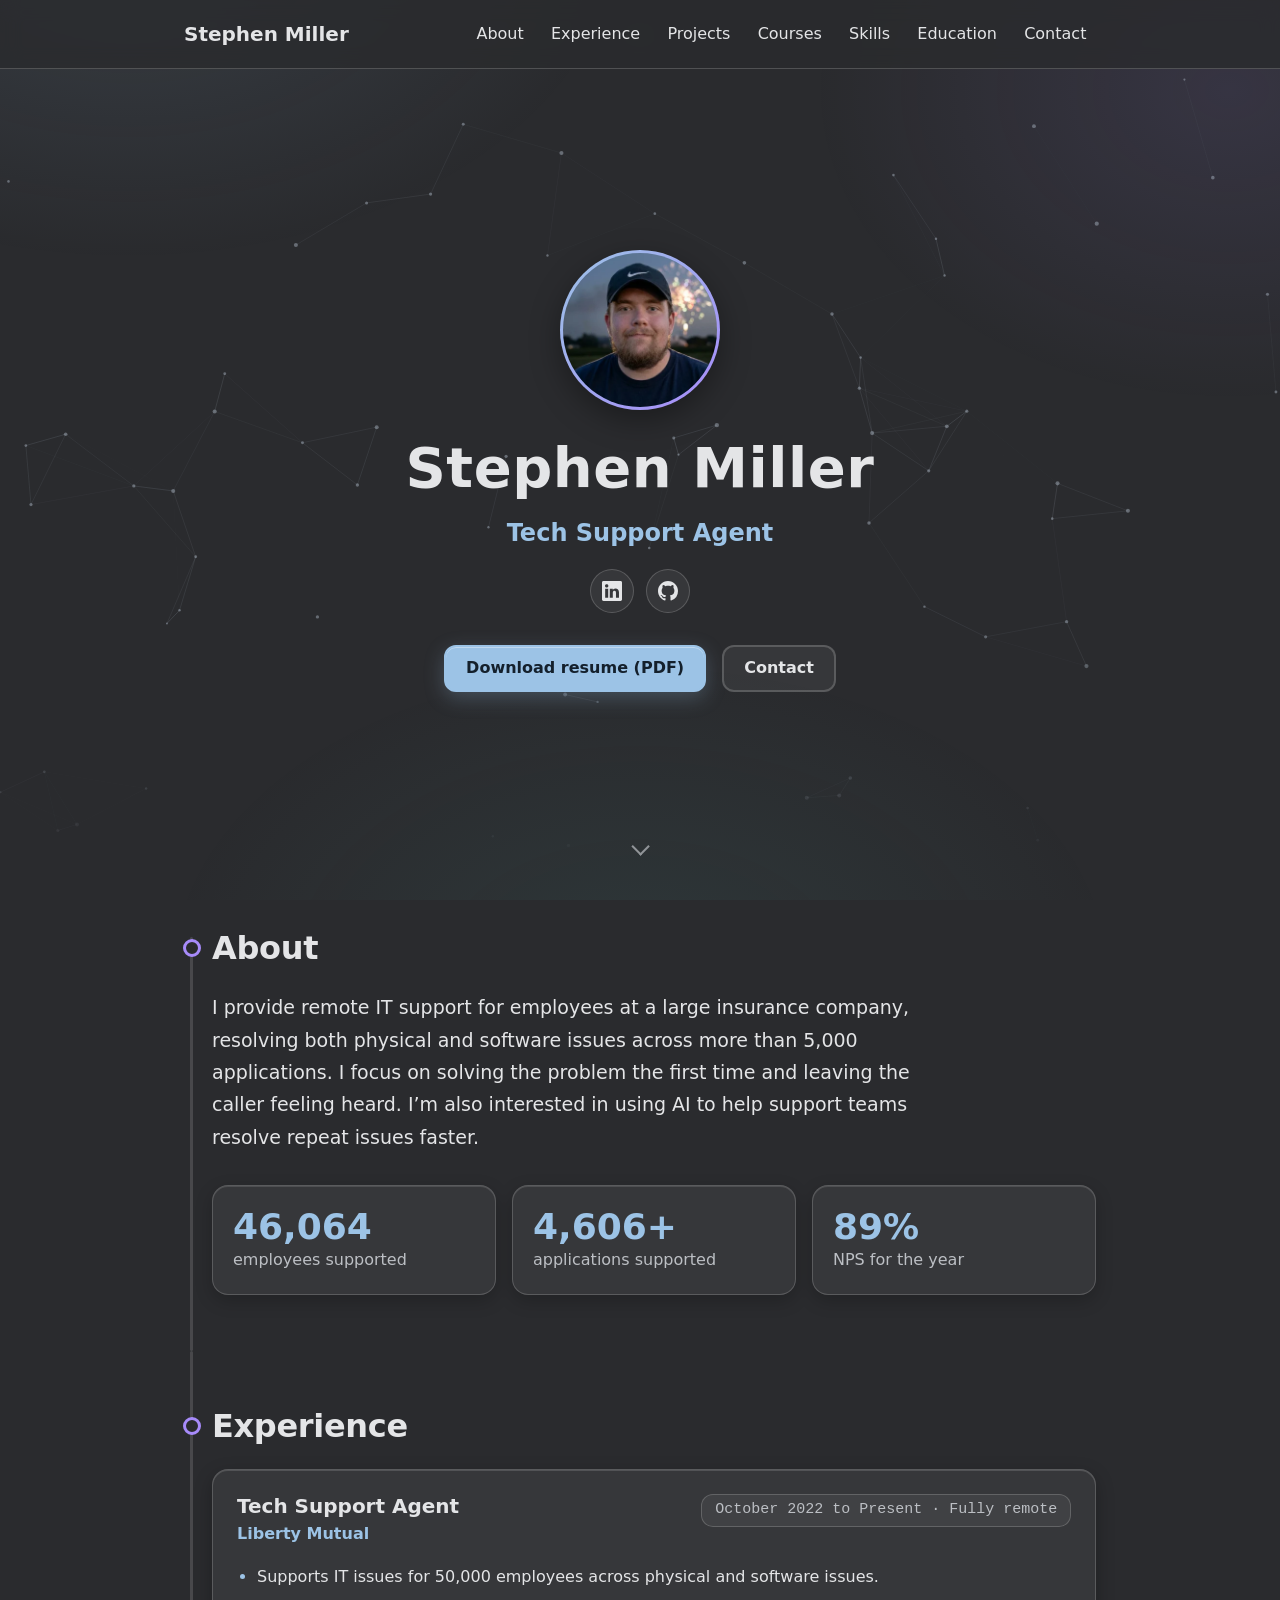
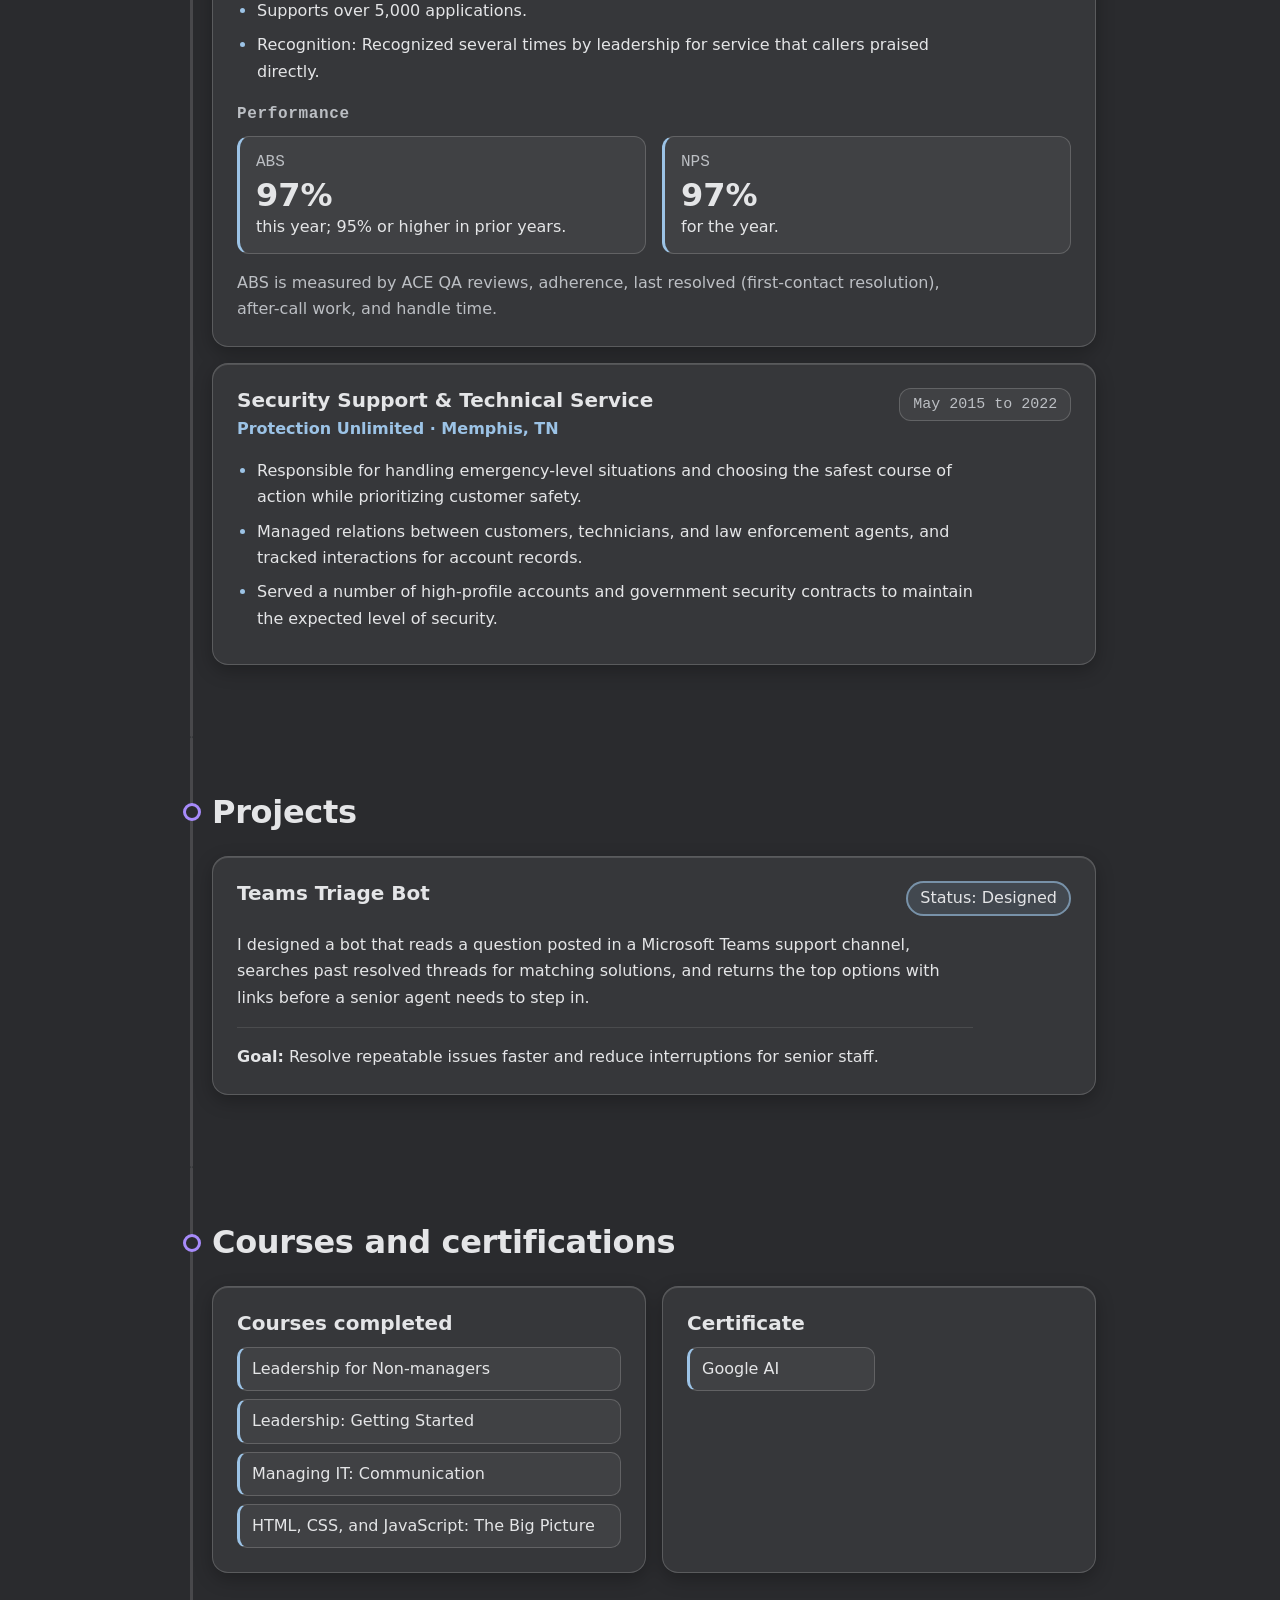
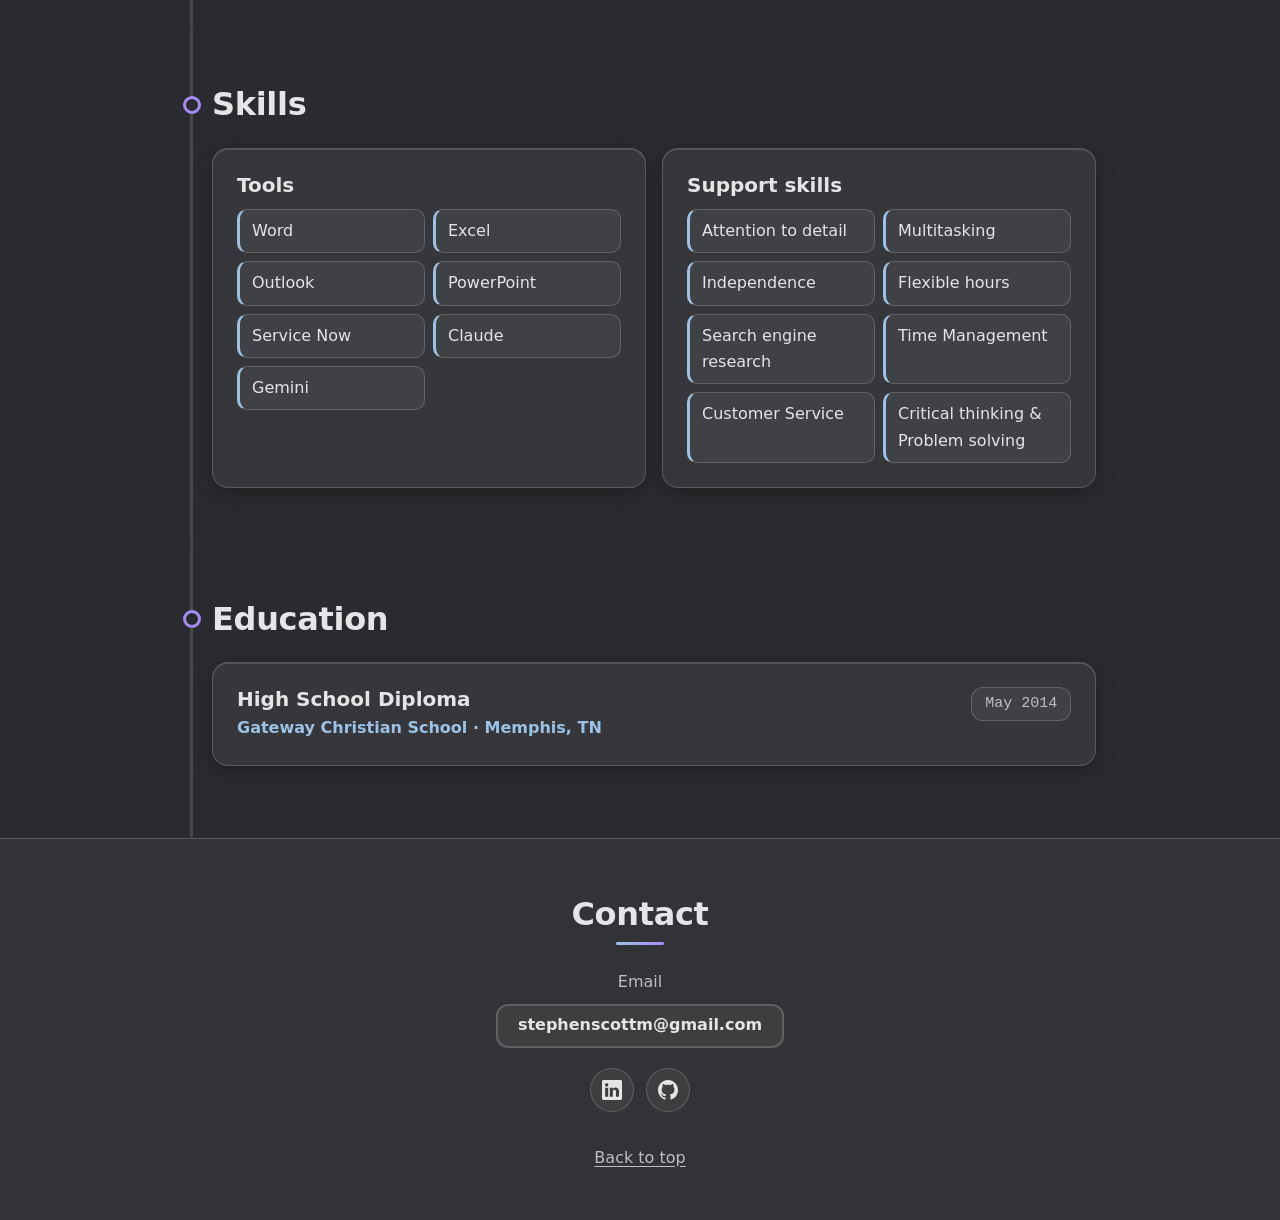
==== commit 3f2bd57b: "Minor updates Updated the scrolling, tiles with underlines, profile picture and added social media l" ====
--- a/index.html
+++ b/index.html
@@ -9,10 +9,10 @@
   <meta name="description" content="Stephen Miller, Tech Support Agent. Remote IT support resume: experience, projects, courses, skills, and contact.">
   <link rel="icon" href="data:image/svg+xml,%3Csvg xmlns='http://www.w3.org/2000/svg' viewBox='0 0 64 64'%3E%3Crect width='64' height='64' rx='14' fill='%232a2b2e'/%3E%3Ctext x='32' y='43' text-anchor='middle' font-family='system-ui,Segoe UI,Arial,sans-serif' font-size='28' font-weight='700' fill='%239cc3e6'%3ESM%3C/text%3E%3C/svg%3E">
   <!-- Bump the ?v= number whenever a CSS or JS file changes, so browsers fetch the new copy -->
-  <link rel="stylesheet" href="css/styles.css?v=6">
-  <script src="js/menu.js?v=6" defer></script>
-  <script src="js/scroll.js?v=6" defer></script>
-  <script src="js/particles.js?v=6" defer></script>
+  <link rel="stylesheet" href="css/styles.css?v=8">
+  <script src="js/menu.js?v=8" defer></script>
+  <script src="js/scroll.js?v=8" defer></script>
+  <script src="js/particles.js?v=8" defer></script>
 </head>
 <body>
   <a class="skip-link" href="#main">Skip to main content</a>
@@ -37,10 +37,18 @@
 
   <main id="main">
     <section class="hero wrap" id="top" aria-labelledby="hero-title">
-      <img class="avatar" src="assets/stephen-miller.webp" alt="Portrait of Stephen Miller" width="160" height="160">
+      <img class="avatar" src="assets/stephen-miller.webp" alt="Portrait of Stephen Miller" width="160" height="160" draggable="false">
       <h1 id="hero-title">Stephen Miller</h1>
       <p class="hero-title">Tech Support Agent</p>
-      <p class="location">Remote</p>
+      <!-- Hidden for now: <p class="location">Remote</p> -->
+      <div class="social">
+        <a class="icon-link" href="https://www.linkedin.com/in/stephen-miller-466669403/" target="_blank" rel="noopener noreferrer" aria-label="LinkedIn profile (opens in a new tab)">
+          <svg viewBox="0 0 16 16" aria-hidden="true" focusable="false"><path d="M0 1.146C0 .513.526 0 1.175 0h13.65C15.474 0 16 .513 16 1.146v13.708c0 .633-.526 1.146-1.175 1.146H1.175C.526 16 0 15.487 0 14.854V1.146zm4.943 12.248V6.169H2.542v7.225h2.401zm-1.2-8.212c.837 0 1.358-.554 1.358-1.248-.015-.709-.52-1.248-1.342-1.248-.822 0-1.359.54-1.359 1.248 0 .694.521 1.248 1.327 1.248h.016zm4.908 8.212V9.359c0-.216.016-.432.08-.586.173-.431.568-.878 1.232-.878.869 0 1.216.662 1.216 1.634v3.865h2.401V9.25c0-2.22-1.184-3.252-2.764-3.252-1.274 0-1.845.7-2.165 1.193v.025h-.016a5.54 5.54 0 0 1 .016-.025V6.169h-2.4c.03.678 0 7.225 0 7.225h2.4z"/></svg>
+        </a>
+        <a class="icon-link" href="https://github.com/s-miller27" target="_blank" rel="noopener noreferrer" aria-label="GitHub profile (opens in a new tab)">
+          <svg viewBox="0 0 16 16" aria-hidden="true" focusable="false"><path d="M8 0C3.58 0 0 3.58 0 8c0 3.54 2.29 6.53 5.47 7.59.4.07.55-.17.55-.38 0-.19-.01-.82-.01-1.49-2.01.37-2.53-.49-2.69-.94-.09-.23-.48-.94-.82-1.13-.28-.15-.68-.52-.01-.53.63-.01 1.08.58 1.23.82.72 1.21 1.87.87 2.33.66.07-.52.28-.87.51-1.07-1.78-.2-3.64-.89-3.64-3.95 0-.87.31-1.59.82-2.15-.08-.2-.36-1.02.08-2.12 0 0 .67-.21 2.2.82.64-.18 1.32-.27 2-.27.68 0 1.36.09 2 .27 1.53-1.04 2.2-.82 2.2-.82.44 1.1.16 1.92.08 2.12.51.56.82 1.27.82 2.15 0 3.07-1.87 3.75-3.65 3.95.29.25.54.73.54 1.48 0 1.07-.01 1.93-.01 2.2 0 .21.15.46.55.38A8.013 8.013 0 0 0 16 8c0-4.42-3.58-8-8-8z"/></svg>
+        </a>
+      </div>
       <div class="button-row">
         <a class="button button-primary" href="assets/Stephen-Miller-Resume.pdf">Download resume (PDF)</a>
         <a class="button button-secondary" href="#contact">Contact</a>
@@ -191,6 +199,14 @@
       <h2>Contact</h2>
       <p class="contact-label">Email</p>
       <p><a class="button button-secondary" href="mailto:stephenscottm@gmail.com">stephenscottm@gmail.com</a></p>
+      <div class="social">
+        <a class="icon-link" href="https://www.linkedin.com/in/stephen-miller-466669403/" target="_blank" rel="noopener noreferrer" aria-label="LinkedIn profile (opens in a new tab)">
+          <svg viewBox="0 0 16 16" aria-hidden="true" focusable="false"><path d="M0 1.146C0 .513.526 0 1.175 0h13.65C15.474 0 16 .513 16 1.146v13.708c0 .633-.526 1.146-1.175 1.146H1.175C.526 16 0 15.487 0 14.854V1.146zm4.943 12.248V6.169H2.542v7.225h2.401zm-1.2-8.212c.837 0 1.358-.554 1.358-1.248-.015-.709-.52-1.248-1.342-1.248-.822 0-1.359.54-1.359 1.248 0 .694.521 1.248 1.327 1.248h.016zm4.908 8.212V9.359c0-.216.016-.432.08-.586.173-.431.568-.878 1.232-.878.869 0 1.216.662 1.216 1.634v3.865h2.401V9.25c0-2.22-1.184-3.252-2.764-3.252-1.274 0-1.845.7-2.165 1.193v.025h-.016a5.54 5.54 0 0 1 .016-.025V6.169h-2.4c.03.678 0 7.225 0 7.225h2.4z"/></svg>
+        </a>
+        <a class="icon-link" href="https://github.com/s-miller27" target="_blank" rel="noopener noreferrer" aria-label="GitHub profile (opens in a new tab)">
+          <svg viewBox="0 0 16 16" aria-hidden="true" focusable="false"><path d="M8 0C3.58 0 0 3.58 0 8c0 3.54 2.29 6.53 5.47 7.59.4.07.55-.17.55-.38 0-.19-.01-.82-.01-1.49-2.01.37-2.53-.49-2.69-.94-.09-.23-.48-.94-.82-1.13-.28-.15-.68-.52-.01-.53.63-.01 1.08.58 1.23.82.72 1.21 1.87.87 2.33.66.07-.52.28-.87.51-1.07-1.78-.2-3.64-.89-3.64-3.95 0-.87.31-1.59.82-2.15-.08-.2-.36-1.02.08-2.12 0 0 .67-.21 2.2.82.64-.18 1.32-.27 2-.27.68 0 1.36.09 2 .27 1.53-1.04 2.2-.82 2.2-.82.44 1.1.16 1.92.08 2.12.51.56.82 1.27.82 2.15 0 3.07-1.87 3.75-3.65 3.95.29.25.54.73.54 1.48 0 1.07-.01 1.93-.01 2.2 0 .21.15.46.55.38A8.013 8.013 0 0 0 16 8c0-4.42-3.58-8-8-8z"/></svg>
+        </a>
+      </div>
       <p class="to-top"><a href="#top">Back to top</a></p>
     </div>
   </footer>
--- a/css/styles.css
+++ b/css/styles.css
@@ -404,6 +404,32 @@
 .to-top { margin: 1.5rem 0 0; }
 .to-top a { color: var(--muted); }
 
+/* Photo: not draggable, no image menu on right-click or long-press. The file
+   itself is only 320px, so there is no extra detail to zoom into. */
+.avatar {
+  pointer-events: none; -webkit-user-drag: none;
+  -webkit-user-select: none; user-select: none; -webkit-touch-callout: none;
+}
+
+/* Round icon links (LinkedIn, GitHub) in the hero and the footer */
+.social { display: flex; justify-content: center; gap: 0.75rem; }
+.site-footer .social { margin-top: 1.25rem; }
+.icon-link, .site-footer a.icon-link {
+  display: inline-flex; align-items: center; justify-content: center;
+  width: 44px; height: 44px; min-height: 0; line-height: 1; border-radius: 50%;
+  color: var(--text); background: var(--glass); border: 1px solid var(--glass-border);
+  transition: transform 0.12s ease-out, box-shadow 0.12s ease-out,
+    color 0.12s ease-out, border-color 0.12s ease-out;
+}
+.icon-link svg { width: 20px; height: 20px; fill: currentColor; }
+.icon-link:hover {
+  color: var(--accent); border-color: var(--accent); transform: translateY(-2px);
+  box-shadow: 0 0 0 3px rgba(156, 195, 230, 0.18);
+}
+@media (prefers-reduced-motion: reduce) {
+  .icon-link:hover { transform: none; }
+}
+
 /* ===== Hover states: no underlines; a quick lift and glow instead ===== */
 .nav-list a { transition: background-color 0.12s ease-out, color 0.12s ease-out; }
 .nav-list a:hover { background: var(--glass-strong); color: var(--accent); }
